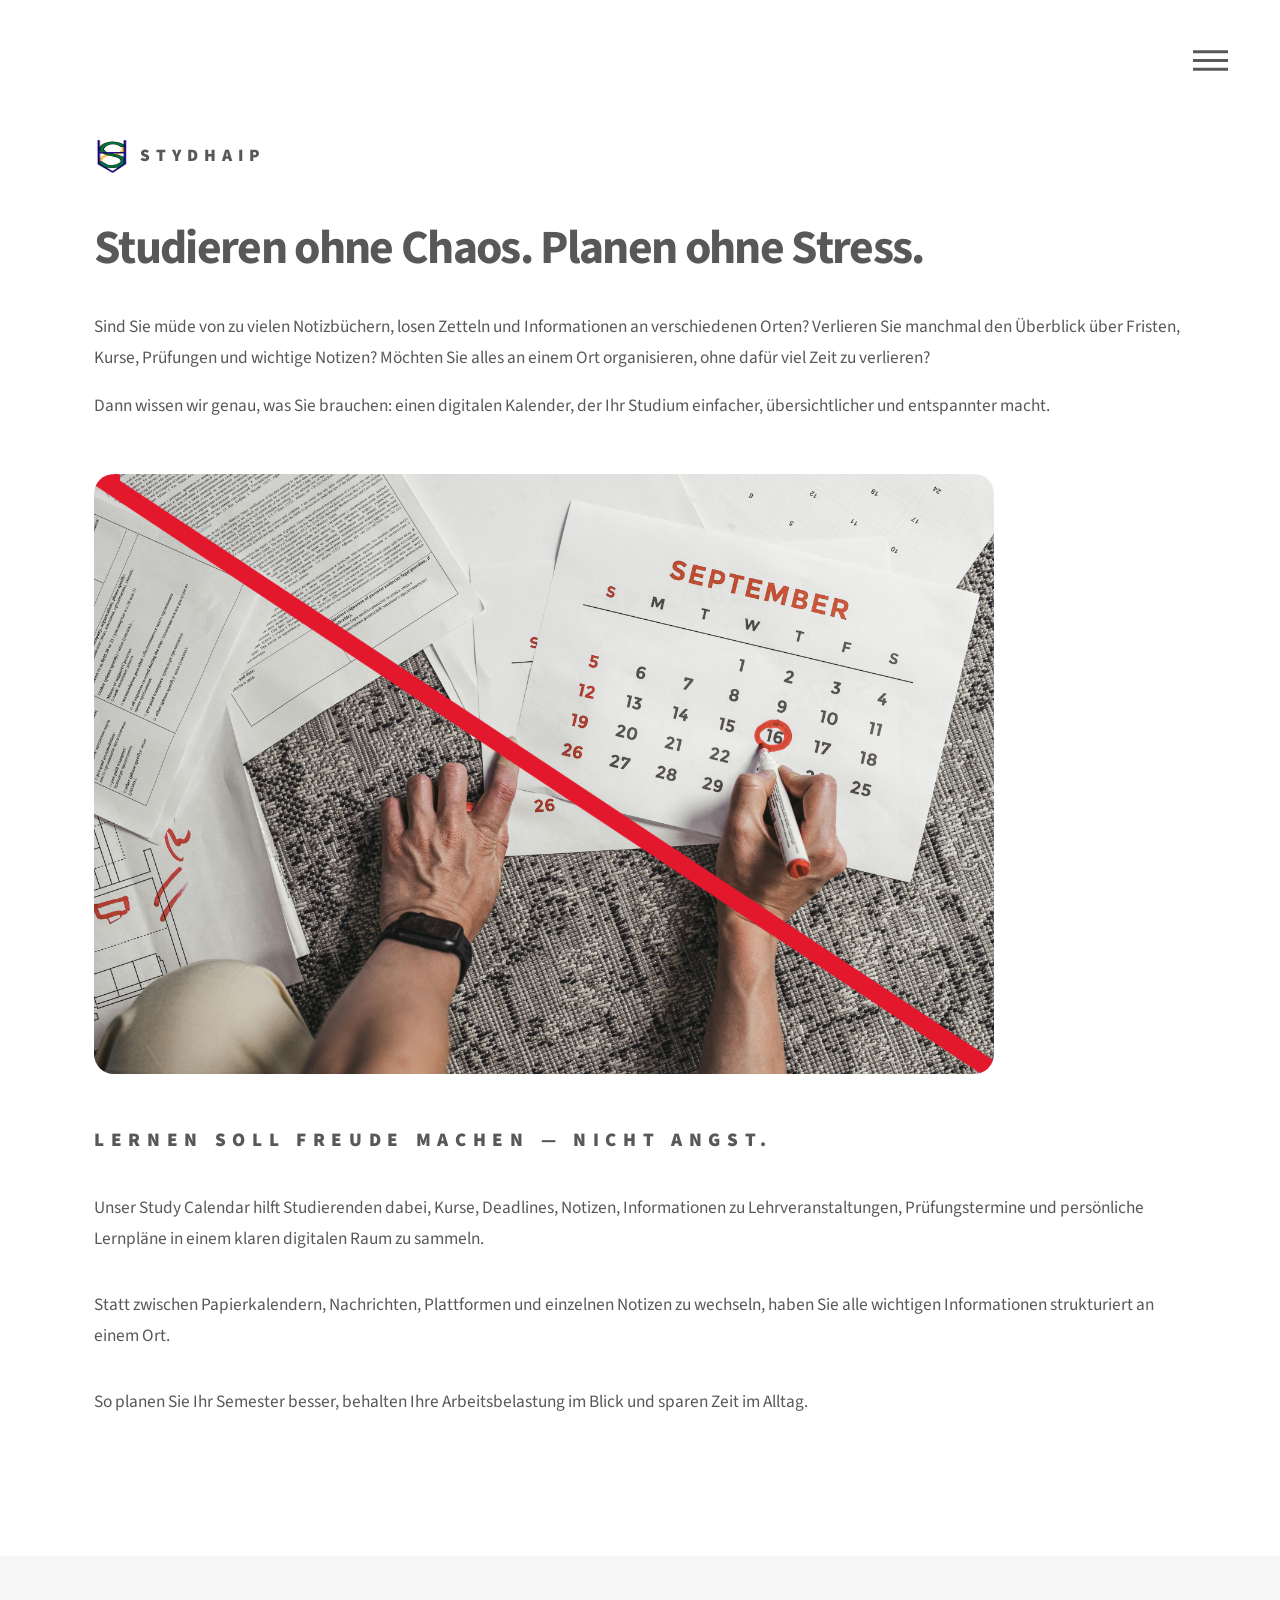
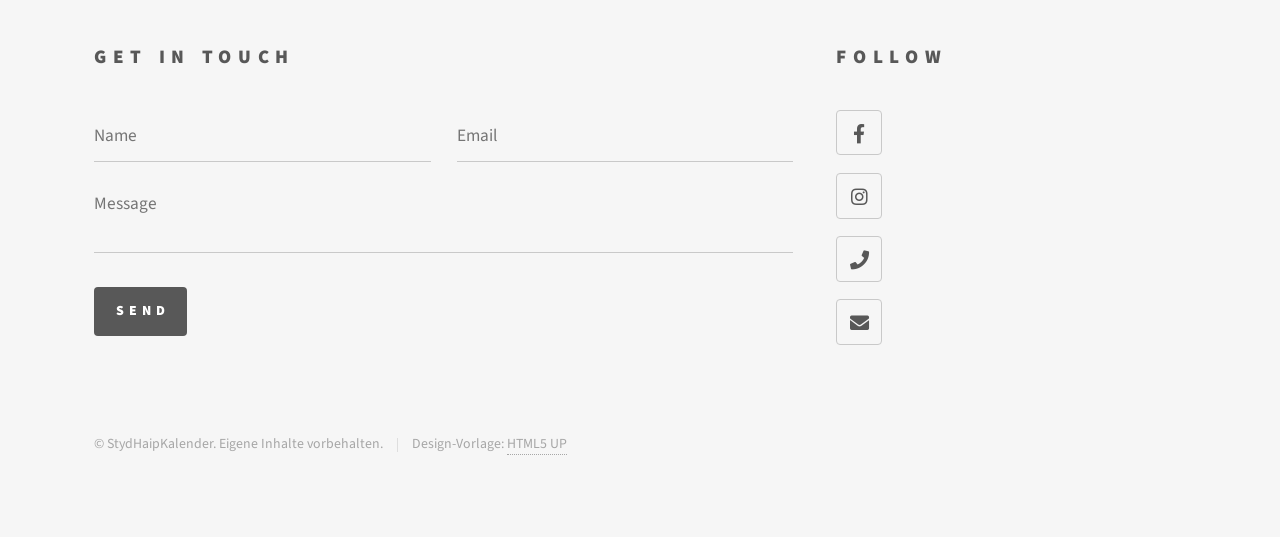
==== html5up-phantom/index.html @ 358b022b "Add files via upload" ====
﻿<!DOCTYPE HTML>
<!--
	Phantom by HTML5 UP
	html5up.net | @ajlkn
	Free for personal and commercial use under the CCA 3.0 license (html5up.net/license)
-->
<html>
	<head>
		<title>StydHaipKalender</title>
		<meta charset="utf-8" />
		<meta name="viewport" content="width=device-width, initial-scale=1, user-scalable=no" />
		<link rel="stylesheet" href="assets/css/main.css" />
		<noscript><link rel="stylesheet" href="assets/css/noscript.css" /></noscript>
	</head>
	<body class="is-preload">
		<!-- Wrapper -->
			<div id="wrapper">

				<!-- Header -->
					<header id="header">
						<div class="inner">

							<!-- Logo -->
								<a href="index.html" class="logo">
									<span class="symbol"><img src="images/logo.jpg" alt="" /></span><span class="title">StydHaip</span>
								</a>

							<!-- Nav -->
								<nav>
									<ul>
										<li><a href="#menu">Menu</a></li>
									</ul>
								</nav>

						</div>
					</header>

				<!-- Menu -->
					<nav id="menu">
						<h2>Menu</h2>
						<ul>
							<li><a href="index.html">Home</a></li>
							<li><a href="generic.html">Lizenz</a></li>
							<li><a href="privacy.html">Privacy</a></li>
							<li><a href="about.html">About us</a></li>
							<li><a href="elements.html">Preise</a></li>
						</ul>
					</nav>

				<!-- Main -->
					<div id="main">
						<div class="inner">
							<header>
								<h1>Studieren ohne Chaos. Planen ohne Stress.</h1>
								<p>
									Sind Sie müde von zu vielen Notizbüchern, losen Zetteln und Informationen an verschiedenen Orten?

									Verlieren Sie manchmal den Überblick über Fristen, Kurse, Prüfungen und wichtige Notizen?
									Möchten Sie alles an einem Ort organisieren, ohne dafür viel Zeit zu verlieren?
								</p>
								<p>
									Dann wissen wir genau, was Sie brauchen: einen digitalen Kalender, der Ihr Studium einfacher,
									übersichtlicher und entspannter macht.
								</p>
							</header>

							<section>
								<img src="images/my-calendar.jpg" alt="Durchgestrichener Papierkalender" class="main-image" />

								<h2>Lernen soll Freude machen — nicht Angst.</h2>

								<p>
									Unser Study Calendar hilft Studierenden dabei, Kurse, Deadlines, Notizen, Informationen zu Lehrveranstaltungen,
									Prüfungstermine und persönliche Lernpläne in einem klaren digitalen Raum zu sammeln.
								</p>

								<p>
									Statt zwischen Papierkalendern, Nachrichten, Plattformen und einzelnen Notizen zu wechseln,
									haben Sie alle wichtigen Informationen strukturiert an einem Ort.
								</p>

								<p>
									So planen Sie Ihr Semester besser, behalten Ihre Arbeitsbelastung im Blick und sparen Zeit im Alltag.
								</p>
							</section>
						</div>
					</div>

				<!-- Footer -->
					<footer id="footer">
						<div class="inner">
							<section>
								<h2>Get in touch</h2>
								<form method="post" action="#">
									<div class="fields">
										<div class="field half">
											<input type="text" name="name" id="name" placeholder="Name" />
										</div>
										<div class="field half">
											<input type="email" name="email" id="email" placeholder="Email" />
										</div>
										<div class="field">
											<textarea name="message" id="message" placeholder="Message"></textarea>
										</div>
									</div>
									<ul class="actions">
										<li><input type="submit" value="Send" class="primary" /></li>
									</ul>
								</form>
							</section>
							<section>
								<h2>Follow</h2>
								<ul class="icons">
									<li><a href="#" class="icon brands style2 fa-facebook-f"><span class="label">Facebook</span></a></li>
									<li><a href="#" class="icon brands style2 fa-instagram"><span class="label">Instagram</span></a></li>
									<li><a href="#" class="icon solid style2 fa-phone"><span class="label">Phone</span></a></li>
									<li><a href="#" class="icon solid style2 fa-envelope"><span class="label">Email</span></a></li>
								</ul>
							</section>
							<ul class="copyright">
								<li>&copy; StydHaipKalender. Eigene Inhalte vorbehalten.</li><li>Design-Vorlage: <a href="http://html5up.net">HTML5 UP</a></li>
							</ul>
						</div>
					</footer>

			</div>

		<!-- Scripts -->
			<script src="assets/js/jquery.min.js"></script>
			<script src="assets/js/browser.min.js"></script>
			<script src="assets/js/breakpoints.min.js"></script>
			<script src="assets/js/util.js"></script>
			<script src="assets/js/main.js"></script>

	</body>
</html>
---- html5up-phantom/assets/css/main.css ----
@import url(fontawesome-all.min.css);
@import url("https://fonts.googleapis.com/css?family=Source+Sans+Pro:300,700,900");

/*
	Phantom by HTML5 UP
	html5up.net | @ajlkn
	Free for personal and commercial use under the CCA 3.0 license (html5up.net/license)
*/

html, body, div, span, applet, object,
iframe, h1, h2, h3, h4, h5, h6, p, blockquote,
pre, a, abbr, acronym, address, big, cite,
code, del, dfn, em, img, ins, kbd, q, s, samp,
small, strike, strong, sub, sup, tt, var, b,
u, i, center, dl, dt, dd, ol, ul, li, fieldset,
form, label, legend, table, caption, tbody,
tfoot, thead, tr, th, td, article, aside,
canvas, details, embed, figure, figcaption,
footer, header, hgroup, menu, nav, output, ruby,
section, summary, time, mark, audio, video {
	margin: 0;
	padding: 0;
	border: 0;
	font-size: 100%;
	font: inherit;
	vertical-align: baseline;}

article, aside, details, figcaption, figure,
footer, header, hgroup, menu, nav, section {
	display: block;}

body {
	line-height: 1;
}

ol, ul {
	list-style: none;
}

blockquote, q {
	quotes: none;
}

	blockquote:before, blockquote:after, q:before, q:after {
		content: '';
		content: none;
	}

table {
	border-collapse: collapse;
	border-spacing: 0;
}

body {
	-webkit-text-size-adjust: none;
}

mark {
	background-color: transparent;
	color: inherit;
}

input::-moz-focus-inner {
	border: 0;
	padding: 0;
}

input, select, textarea {
	-moz-appearance: none;
	-webkit-appearance: none;
	-ms-appearance: none;
	appearance: none;
}

/* Basic */

	@-ms-viewport {
		width: device-width;
	}

	body {
		-ms-overflow-style: scrollbar;
	}

	@media screen and (max-width: 480px) {

		html, body {
			min-width: 320px;
		}

	}

	html {
		box-sizing: border-box;
	}

	*, *:before, *:after {
		box-sizing: inherit;
	}

	body {
		background: #ffffff;
	}

		body.is-preload *, body.is-preload *:before, body.is-preload *:after {
			-moz-animation: none !important;
			-webkit-animation: none !important;
			-ms-animation: none !important;
			animation: none !important;
			-moz-transition: none !important;
			-webkit-transition: none !important;
			-ms-transition: none !important;
			transition: none !important;
		}

/* Type */

body, input, select, textarea {
	color: #585858;
	font-family: "Source Sans Pro", Helvetica, sans-serif;
	font-size: 17pt;
	font-weight: 400;
	line-height: 1.8;
}

		@media screen and (max-width: 1680px) {

			body, input, select, textarea {
				font-size: 15pt;
			}

		}

		@media screen and (max-width: 1280px) {

			body, input, select, textarea {
				font-size: 13pt;
			}

		}

	a {
		-moz-transition: border-bottom-color 0.2s ease, color 0.2s ease;
		-webkit-transition: border-bottom-color 0.2s ease, color 0.2s ease;
		-ms-transition: border-bottom-color 0.2s ease, color 0.2s ease;
		transition: border-bottom-color 0.2s ease, color 0.2s ease;
		text-decoration: none;
		color: #585858;
		border-bottom: dotted 1px rgba(88, 88, 88, 0.5);
	}

		a:hover {
			border-bottom-color: transparent;
			color: #f2849e !important;
		}

	strong, b {
		font-weight: 900;
	}

	em, i {
		font-style: italic;
	}

	p {
		margin: 0 0 2em 0;
	}

	h1 {
		font-size: 2.75em;
		font-weight: 700;
		line-height: 1.3;
		margin: 0 0 1em 0;
		letter-spacing: -0.035em;
	}

		h1 a {
			color: inherit;
		}

		@media screen and (max-width: 736px) {

			h1 {
				font-size: 2em;
				margin: 0 0 1em 0;
			}

		}

		@media screen and (max-width: 360px) {

			h1 {
				font-size: 1.75em;
			}

		}

	h2, h3, h4, h5, h6 {
		font-weight: 900;
		line-height: 1.5;
		margin: 0 0 2em 0;
		text-transform: uppercase;
		letter-spacing: 0.35em;
	}

		h2 a, h3 a, h4 a, h5 a, h6 a {
			color: inherit;
		}

	h2 {
		font-size: 1.1em;
	}

	h3 {
		font-size: 1em;
	}

	h4 {
		font-size: 0.8em;
	}

	h5 {
		font-size: 0.8em;
	}

	h6 {
		font-size: 0.8em;
	}

	@media screen and (max-width: 980px) {

		h1 br, h2 br, h3 br, h4 br, h5 br, h6 br {
			display: none;
		}

	}

	@media screen and (max-width: 736px) {

		h2 {
			font-size: 1em;
		}

		h3 {
			font-size: 0.8em;
		}

	}

	sub {
		font-size: 0.8em;
		position: relative;
		top: 0.5em;
	}

	sup {
		font-size: 0.8em;
		position: relative;
		top: -0.5em;
	}

	blockquote {
		border-left: solid 4px #c9c9c9;
		font-style: italic;
		margin: 0 0 2em 0;
		padding: 0.5em 0 0.5em 2em;
	}

	code {
		background: rgba(144, 144, 144, 0.075);
		border-radius: 4px;
		border: solid 1px #c9c9c9;
		font-family: "Courier New", monospace;
		font-size: 0.9em;
		margin: 0 0.25em;
		padding: 0.25em 0.65em;
	}

	pre {
		-webkit-overflow-scrolling: touch;
		font-family: "Courier New", monospace;
		font-size: 0.9em;
		margin: 0 0 2em 0;
	}

		pre code {
			display: block;
			line-height: 1.75;
			padding: 1em 1.5em;
			overflow-x: auto;
		}

	hr {
		border: 0;
		border-bottom: solid 1px #c9c9c9;
		margin: 2em 0;
	}

		hr.major {
			margin: 3em 0;
		}

	.align-left {
		text-align: left;
	}

	.align-center {
		text-align: center;
	}

	.align-right {
		text-align: right;
	}

/* Row */

	.row {
		display: flex;
		flex-wrap: wrap;
		box-sizing: border-box;
		align-items: stretch;
	}

		.row > * {
			box-sizing: border-box;
		}

		.row.gtr-uniform > * > :last-child {
			margin-bottom: 0;
		}

		.row.aln-left {
			justify-content: flex-start;
		}

		.row.aln-center {
			justify-content: center;
		}

		.row.aln-right {
			justify-content: flex-end;
		}

		.row.aln-top {
			align-items: flex-start;
		}

		.row.aln-middle {
			align-items: center;
		}

		.row.aln-bottom {
			align-items: flex-end;
		}

		.row > .imp {
			order: -1;
		}

		.row > .col-1 {
			width: 8.33333%;
		}

		.row > .off-1 {
			margin-left: 8.33333%;
		}

		.row > .col-2 {
			width: 16.66667%;
		}

		.row > .off-2 {
			margin-left: 16.66667%;
		}

		.row > .col-3 {
			width: 25%;
		}

		.row > .off-3 {
			margin-left: 25%;
		}

		.row > .col-4 {
			width: 33.33333%;
		}

		.row > .off-4 {
			margin-left: 33.33333%;
		}

		.row > .col-5 {
			width: 41.66667%;
		}

		.row > .off-5 {
			margin-left: 41.66667%;
		}

		.row > .col-6 {
			width: 50%;
		}

		.row > .off-6 {
			margin-left: 50%;
		}

		.row > .col-7 {
			width: 58.33333%;
		}

		.row > .off-7 {
			margin-left: 58.33333%;
		}

		.row > .col-8 {
			width: 66.66667%;
		}

		.row > .off-8 {
			margin-left: 66.66667%;
		}

		.row > .col-9 {
			width: 75%;
		}

		.row > .off-9 {
			margin-left: 75%;
		}

		.row > .col-10 {
			width: 83.33333%;
		}

		.row > .off-10 {
			margin-left: 83.33333%;
		}

		.row > .col-11 {
			width: 91.66667%;
		}

		.row > .off-11 {
			margin-left: 91.66667%;
		}

		.row > .col-12 {
			width: 100%;
		}

		.row > .off-12 {
			margin-left: 100%;
		}

		.row.gtr-0 {
			margin-top: 0;
			margin-left: 0em;
		}

			.row.gtr-0 > * {
				padding: 0 0 0 0em;
			}

			.row.gtr-0.gtr-uniform {
				margin-top: 0em;
			}

				.row.gtr-0.gtr-uniform > * {
					padding-top: 0em;
				}

		.row.gtr-25 {
			margin-top: 0;
			margin-left: -0.5em;
		}

			.row.gtr-25 > * {
				padding: 0 0 0 0.5em;
			}

			.row.gtr-25.gtr-uniform {
				margin-top: -0.5em;
			}

				.row.gtr-25.gtr-uniform > * {
					padding-top: 0.5em;
				}

		.row.gtr-50 {
			margin-top: 0;
			margin-left: -1em;
		}

			.row.gtr-50 > * {
				padding: 0 0 0 1em;
			}

			.row.gtr-50.gtr-uniform {
				margin-top: -1em;
			}

				.row.gtr-50.gtr-uniform > * {
					padding-top: 1em;
				}

		.row {
			margin-top: 0;
			margin-left: -2em;
		}

			.row > * {
				padding: 0 0 0 2em;
			}

			.row.gtr-uniform {
				margin-top: -2em;
			}

				.row.gtr-uniform > * {
					padding-top: 2em;
				}

		.row.gtr-150 {
			margin-top: 0;
			margin-left: -3em;
		}

			.row.gtr-150 > * {
				padding: 0 0 0 3em;
			}

			.row.gtr-150.gtr-uniform {
				margin-top: -3em;
			}

				.row.gtr-150.gtr-uniform > * {
					padding-top: 3em;
				}

		.row.gtr-200 {
			margin-top: 0;
			margin-left: -4em;
		}

			.row.gtr-200 > * {
				padding: 0 0 0 4em;
			}

			.row.gtr-200.gtr-uniform {
				margin-top: -4em;
			}

				.row.gtr-200.gtr-uniform > * {
					padding-top: 4em;
				}

		@media screen and (max-width: 1680px) {

			.row {
				display: flex;
				flex-wrap: wrap;
				box-sizing: border-box;
				align-items: stretch;
			}

				.row > * {
					box-sizing: border-box;
				}

				.row.gtr-uniform > * > :last-child {
					margin-bottom: 0;
				}

				.row.aln-left {
					justify-content: flex-start;
				}

				.row.aln-center {
					justify-content: center;
				}

				.row.aln-right {
					justify-content: flex-end;
				}

				.row.aln-top {
					align-items: flex-start;
				}

				.row.aln-middle {
					align-items: center;
				}

				.row.aln-bottom {
					align-items: flex-end;
				}

				.row > .imp-xlarge {
					order: -1;
				}

				.row > .col-1-xlarge {
					width: 8.33333%;
				}

				.row > .off-1-xlarge {
					margin-left: 8.33333%;
				}

				.row > .col-2-xlarge {
					width: 16.66667%;
				}

				.row > .off-2-xlarge {
					margin-left: 16.66667%;
				}

				.row > .col-3-xlarge {
					width: 25%;
				}

				.row > .off-3-xlarge {
					margin-left: 25%;
				}

				.row > .col-4-xlarge {
					width: 33.33333%;
				}

				.row > .off-4-xlarge {
					margin-left: 33.33333%;
				}

				.row > .col-5-xlarge {
					width: 41.66667%;
				}

				.row > .off-5-xlarge {
					margin-left: 41.66667%;
				}

				.row > .col-6-xlarge {
					width: 50%;
				}

				.row > .off-6-xlarge {
					margin-left: 50%;
				}

				.row > .col-7-xlarge {
					width: 58.33333%;
				}

				.row > .off-7-xlarge {
					margin-left: 58.33333%;
				}

				.row > .col-8-xlarge {
					width: 66.66667%;
				}

				.row > .off-8-xlarge {
					margin-left: 66.66667%;
				}

				.row > .col-9-xlarge {
					width: 75%;
				}

				.row > .off-9-xlarge {
					margin-left: 75%;
				}

				.row > .col-10-xlarge {
					width: 83.33333%;
				}

				.row > .off-10-xlarge {
					margin-left: 83.33333%;
				}

				.row > .col-11-xlarge {
					width: 91.66667%;
				}

				.row > .off-11-xlarge {
					margin-left: 91.66667%;
				}

				.row > .col-12-xlarge {
					width: 100%;
				}

				.row > .off-12-xlarge {
					margin-left: 100%;
				}

				.row.gtr-0 {
					margin-top: 0;
					margin-left: 0em;
				}

					.row.gtr-0 > * {
						padding: 0 0 0 0em;
					}

					.row.gtr-0.gtr-uniform {
						margin-top: 0em;
					}

						.row.gtr-0.gtr-uniform > * {
							padding-top: 0em;
						}

				.row.gtr-25 {
					margin-top: 0;
					margin-left: -0.5em;
				}

					.row.gtr-25 > * {
						padding: 0 0 0 0.5em;
					}

					.row.gtr-25.gtr-uniform {
						margin-top: -0.5em;
					}

						.row.gtr-25.gtr-uniform > * {
							padding-top: 0.5em;
						}

				.row.gtr-50 {
					margin-top: 0;
					margin-left: -1em;
				}

					.row.gtr-50 > * {
						padding: 0 0 0 1em;
					}

					.row.gtr-50.gtr-uniform {
						margin-top: -1em;
					}

						.row.gtr-50.gtr-uniform > * {
							padding-top: 1em;
						}

				.row {
					margin-top: 0;
					margin-left: -2em;
				}

					.row > * {
						padding: 0 0 0 2em;
					}

					.row.gtr-uniform {
						margin-top: -2em;
					}

						.row.gtr-uniform > * {
							padding-top: 2em;
						}

				.row.gtr-150 {
					margin-top: 0;
					margin-left: -3em;
				}

					.row.gtr-150 > * {
						padding: 0 0 0 3em;
					}

					.row.gtr-150.gtr-uniform {
						margin-top: -3em;
					}

						.row.gtr-150.gtr-uniform > * {
							padding-top: 3em;
						}

				.row.gtr-200 {
					margin-top: 0;
					margin-left: -4em;
				}

					.row.gtr-200 > * {
						padding: 0 0 0 4em;
					}

					.row.gtr-200.gtr-uniform {
						margin-top: -4em;
					}

						.row.gtr-200.gtr-uniform > * {
							padding-top: 4em;
						}

		}

		@media screen and (max-width: 1280px) {

			.row {
				display: flex;
				flex-wrap: wrap;
				box-sizing: border-box;
				align-items: stretch;
			}

				.row > * {
					box-sizing: border-box;
				}

				.row.gtr-uniform > * > :last-child {
					margin-bottom: 0;
				}

				.row.aln-left {
					justify-content: flex-start;
				}

				.row.aln-center {
					justify-content: center;
				}

				.row.aln-right {
					justify-content: flex-end;
				}

				.row.aln-top {
					align-items: flex-start;
				}

				.row.aln-middle {
					align-items: center;
				}

				.row.aln-bottom {
					align-items: flex-end;
				}

				.row > .imp-large {
					order: -1;
				}

				.row > .col-1-large {
					width: 8.33333%;
				}

				.row > .off-1-large {
					margin-left: 8.33333%;
				}

				.row > .col-2-large {
					width: 16.66667%;
				}

				.row > .off-2-large {
					margin-left: 16.66667%;
				}

				.row > .col-3-large {
					width: 25%;
				}

				.row > .off-3-large {
					margin-left: 25%;
				}

				.row > .col-4-large {
					width: 33.33333%;
				}

				.row > .off-4-large {
					margin-left: 33.33333%;
				}

				.row > .col-5-large {
					width: 41.66667%;
				}

				.row > .off-5-large {
					margin-left: 41.66667%;
				}

				.row > .col-6-large {
					width: 50%;
				}

				.row > .off-6-large {
					margin-left: 50%;
				}

				.row > .col-7-large {
					width: 58.33333%;
				}

				.row > .off-7-large {
					margin-left: 58.33333%;
				}

				.row > .col-8-large {
					width: 66.66667%;
				}

				.row > .off-8-large {
					margin-left: 66.66667%;
				}

				.row > .col-9-large {
					width: 75%;
				}

				.row > .off-9-large {
					margin-left: 75%;
				}

				.row > .col-10-large {
					width: 83.33333%;
				}

				.row > .off-10-large {
					margin-left: 83.33333%;
				}

				.row > .col-11-large {
					width: 91.66667%;
				}

				.row > .off-11-large {
					margin-left: 91.66667%;
				}

				.row > .col-12-large {
					width: 100%;
				}

				.row > .off-12-large {
					margin-left: 100%;
				}

				.row.gtr-0 {
					margin-top: 0;
					margin-left: 0em;
				}

					.row.gtr-0 > * {
						padding: 0 0 0 0em;
					}

					.row.gtr-0.gtr-uniform {
						margin-top: 0em;
					}

						.row.gtr-0.gtr-uniform > * {
							padding-top: 0em;
						}

				.row.gtr-25 {
					margin-top: 0;
					margin-left: -0.5em;
				}

					.row.gtr-25 > * {
						padding: 0 0 0 0.5em;
					}

					.row.gtr-25.gtr-uniform {
						margin-top: -0.5em;
					}

						.row.gtr-25.gtr-uniform > * {
							padding-top: 0.5em;
						}

				.row.gtr-50 {
					margin-top: 0;
					margin-left: -1em;
				}

					.row.gtr-50 > * {
						padding: 0 0 0 1em;
					}

					.row.gtr-50.gtr-uniform {
						margin-top: -1em;
					}

						.row.gtr-50.gtr-uniform > * {
							padding-top: 1em;
						}

				.row {
					margin-top: 0;
					margin-left: -2em;
				}

					.row > * {
						padding: 0 0 0 2em;
					}

					.row.gtr-uniform {
						margin-top: -2em;
					}

						.row.gtr-uniform > * {
							padding-top: 2em;
						}

				.row.gtr-150 {
					margin-top: 0;
					margin-left: -3em;
				}

					.row.gtr-150 > * {
						padding: 0 0 0 3em;
					}

					.row.gtr-150.gtr-uniform {
						margin-top: -3em;
					}

						.row.gtr-150.gtr-uniform > * {
							padding-top: 3em;
						}

				.row.gtr-200 {
					margin-top: 0;
					margin-left: -4em;
				}

					.row.gtr-200 > * {
						padding: 0 0 0 4em;
					}

					.row.gtr-200.gtr-uniform {
						margin-top: -4em;
					}

						.row.gtr-200.gtr-uniform > * {
							padding-top: 4em;
						}

		}

		@media screen and (max-width: 980px) {

			.row {
				display: flex;
				flex-wrap: wrap;
				box-sizing: border-box;
				align-items: stretch;
			}

				.row > * {
					box-sizing: border-box;
				}

				.row.gtr-uniform > * > :last-child {
					margin-bottom: 0;
				}

				.row.aln-left {
					justify-content: flex-start;
				}

				.row.aln-center {
					justify-content: center;
				}

				.row.aln-right {
					justify-content: flex-end;
				}

				.row.aln-top {
					align-items: flex-start;
				}

				.row.aln-middle {
					align-items: center;
				}

				.row.aln-bottom {
					align-items: flex-end;
				}

				.row > .imp-medium {
					order: -1;
				}

				.row > .col-1-medium {
					width: 8.33333%;
				}

				.row > .off-1-medium {
					margin-left: 8.33333%;
				}

				.row > .col-2-medium {
					width: 16.66667%;
				}

				.row > .off-2-medium {
					margin-left: 16.66667%;
				}

				.row > .col-3-medium {
					width: 25%;
				}

				.row > .off-3-medium {
					margin-left: 25%;
				}

				.row > .col-4-medium {
					width: 33.33333%;
				}

				.row > .off-4-medium {
					margin-left: 33.33333%;
				}

				.row > .col-5-medium {
					width: 41.66667%;
				}

				.row > .off-5-medium {
					margin-left: 41.66667%;
				}

				.row > .col-6-medium {
					width: 50%;
				}

				.row > .off-6-medium {
					margin-left: 50%;
				}

				.row > .col-7-medium {
					width: 58.33333%;
				}

				.row > .off-7-medium {
					margin-left: 58.33333%;
				}

				.row > .col-8-medium {
					width: 66.66667%;
				}

				.row > .off-8-medium {
					margin-left: 66.66667%;
				}

				.row > .col-9-medium {
					width: 75%;
				}

				.row > .off-9-medium {
					margin-left: 75%;
				}

				.row > .col-10-medium {
					width: 83.33333%;
				}

				.row > .off-10-medium {
					margin-left: 83.33333%;
				}

				.row > .col-11-medium {
					width: 91.66667%;
				}

				.row > .off-11-medium {
					margin-left: 91.66667%;
				}

				.row > .col-12-medium {
					width: 100%;
				}

				.row > .off-12-medium {
					margin-left: 100%;
				}

				.row.gtr-0 {
					margin-top: 0;
					margin-left: 0em;
				}

					.row.gtr-0 > * {
						padding: 0 0 0 0em;
					}

					.row.gtr-0.gtr-uniform {
						margin-top: 0em;
					}

						.row.gtr-0.gtr-uniform > * {
							padding-top: 0em;
						}

				.row.gtr-25 {
					margin-top: 0;
					margin-left: -0.375em;
				}

					.row.gtr-25 > * {
						padding: 0 0 0 0.375em;
					}

					.row.gtr-25.gtr-uniform {
						margin-top: -0.375em;
					}

						.row.gtr-25.gtr-uniform > * {
							padding-top: 0.375em;
						}

				.row.gtr-50 {
					margin-top: 0;
					margin-left: -0.75em;
				}

					.row.gtr-50 > * {
						padding: 0 0 0 0.75em;
					}

					.row.gtr-50.gtr-uniform {
						margin-top: -0.75em;
					}

						.row.gtr-50.gtr-uniform > * {
							padding-top: 0.75em;
						}

				.row {
					margin-top: 0;
					margin-left: -1.5em;
				}

					.row > * {
						padding: 0 0 0 1.5em;
					}

					.row.gtr-uniform {
						margin-top: -1.5em;
					}

						.row.gtr-uniform > * {
							padding-top: 1.5em;
						}

				.row.gtr-150 {
					margin-top: 0;
					margin-left: -2.25em;
				}

					.row.gtr-150 > * {
						padding: 0 0 0 2.25em;
					}

					.row.gtr-150.gtr-uniform {
						margin-top: -2.25em;
					}

						.row.gtr-150.gtr-uniform > * {
							padding-top: 2.25em;
						}

				.row.gtr-200 {
					margin-top: 0;
					margin-left: -3em;
				}

					.row.gtr-200 > * {
						padding: 0 0 0 3em;
					}

					.row.gtr-200.gtr-uniform {
						margin-top: -3em;
					}

						.row.gtr-200.gtr-uniform > * {
							padding-top: 3em;
						}

		}

		@media screen and (max-width: 736px) {

			.row {
				display: flex;
				flex-wrap: wrap;
				box-sizing: border-box;
				align-items: stretch;
			}

				.row > * {
					box-sizing: border-box;
				}

				.row.gtr-uniform > * > :last-child {
					margin-bottom: 0;
				}

				.row.aln-left {
					justify-content: flex-start;
				}

				.row.aln-center {
					justify-content: center;
				}

				.row.aln-right {
					justify-content: flex-end;
				}

				.row.aln-top {
					align-items: flex-start;
				}

				.row.aln-middle {
					align-items: center;
				}

				.row.aln-bottom {
					align-items: flex-end;
				}

				.row > .imp-small {
					order: -1;
				}

				.row > .col-1-small {
					width: 8.33333%;
				}

				.row > .off-1-small {
					margin-left: 8.33333%;
				}

				.row > .col-2-small {
					width: 16.66667%;
				}

				.row > .off-2-small {
					margin-left: 16.66667%;
				}

				.row > .col-3-small {
					width: 25%;
				}

				.row > .off-3-small {
					margin-left: 25%;
				}

				.row > .col-4-small {
					width: 33.33333%;
				}

				.row > .off-4-small {
					margin-left: 33.33333%;
				}

				.row > .col-5-small {
					width: 41.66667%;
				}

				.row > .off-5-small {
					margin-left: 41.66667%;
				}

				.row > .col-6-small {
					width: 50%;
				}

				.row > .off-6-small {
					margin-left: 50%;
				}

				.row > .col-7-small {
					width: 58.33333%;
				}

				.row > .off-7-small {
					margin-left: 58.33333%;
				}

				.row > .col-8-small {
					width: 66.66667%;
				}

				.row > .off-8-small {
					margin-left: 66.66667%;
				}

				.row > .col-9-small {
					width: 75%;
				}

				.row > .off-9-small {
					margin-left: 75%;
				}

				.row > .col-10-small {
					width: 83.33333%;
				}

				.row > .off-10-small {
					margin-left: 83.33333%;
				}

				.row > .col-11-small {
					width: 91.66667%;
				}

				.row > .off-11-small {
					margin-left: 91.66667%;
				}

				.row > .col-12-small {
					width: 100%;
				}

				.row > .off-12-small {
					margin-left: 100%;
				}

				.row.gtr-0 {
					margin-top: 0;
					margin-left: 0em;
				}

					.row.gtr-0 > * {
						padding: 0 0 0 0em;
					}

					.row.gtr-0.gtr-uniform {
						margin-top: 0em;
					}

						.row.gtr-0.gtr-uniform > * {
							padding-top: 0em;
						}

				.row.gtr-25 {
					margin-top: 0;
					margin-left: -0.25em;
				}

					.row.gtr-25 > * {
						padding: 0 0 0 0.25em;
					}

					.row.gtr-25.gtr-uniform {
						margin-top: -0.25em;
					}

						.row.gtr-25.gtr-uniform > * {
							padding-top: 0.25em;
						}

				.row.gtr-50 {
					margin-top: 0;
					margin-left: -0.5em;
				}

					.row.gtr-50 > * {
						padding: 0 0 0 0.5em;
					}

					.row.gtr-50.gtr-uniform {
						margin-top: -0.5em;
					}

						.row.gtr-50.gtr-uniform > * {
							padding-top: 0.5em;
						}

				.row {
					margin-top: 0;
					margin-left: -1em;
				}

					.row > * {
						padding: 0 0 0 1em;
					}

					.row.gtr-uniform {
						margin-top: -1em;
					}

						.row.gtr-uniform > * {
							padding-top: 1em;
						}

				.row.gtr-150 {
					margin-top: 0;
					margin-left: -1.5em;
				}

					.row.gtr-150 > * {
						padding: 0 0 0 1.5em;
					}

					.row.gtr-150.gtr-uniform {
						margin-top: -1.5em;
					}

						.row.gtr-150.gtr-uniform > * {
							padding-top: 1.5em;
						}

				.row.gtr-200 {
					margin-top: 0;
					margin-left: -2em;
				}

					.row.gtr-200 > * {
						padding: 0 0 0 2em;
					}

					.row.gtr-200.gtr-uniform {
						margin-top: -2em;
					}

						.row.gtr-200.gtr-uniform > * {
							padding-top: 2em;
						}

		}

		@media screen and (max-width: 480px) {

			.row {
				display: flex;
				flex-wrap: wrap;
				box-sizing: border-box;
				align-items: stretch;
			}

				.row > * {
					box-sizing: border-box;
				}

				.row.gtr-uniform > * > :last-child {
					margin-bottom: 0;
				}

				.row.aln-left {
					justify-content: flex-start;
				}

				.row.aln-center {
					justify-content: center;
				}

				.row.aln-right {
					justify-content: flex-end;
				}

				.row.aln-top {
					align-items: flex-start;
				}

				.row.aln-middle {
					align-items: center;
				}

				.row.aln-bottom {
					align-items: flex-end;
				}

				.row > .imp-xsmall {
					order: -1;
				}

				.row > .col-1-xsmall {
					width: 8.33333%;
				}

				.row > .off-1-xsmall {
					margin-left: 8.33333%;
				}

				.row > .col-2-xsmall {
					width: 16.66667%;
				}

				.row > .off-2-xsmall {
					margin-left: 16.66667%;
				}

				.row > .col-3-xsmall {
					width: 25%;
				}

				.row > .off-3-xsmall {
					margin-left: 25%;
				}

				.row > .col-4-xsmall {
					width: 33.33333%;
				}

				.row > .off-4-xsmall {
					margin-left: 33.33333%;
				}

				.row > .col-5-xsmall {
					width: 41.66667%;
				}

				.row > .off-5-xsmall {
					margin-left: 41.66667%;
				}

				.row > .col-6-xsmall {
					width: 50%;
				}

				.row > .off-6-xsmall {
					margin-left: 50%;
				}

				.row > .col-7-xsmall {
					width: 58.33333%;
				}

				.row > .off-7-xsmall {
					margin-left: 58.33333%;
				}

				.row > .col-8-xsmall {
					width: 66.66667%;
				}

				.row > .off-8-xsmall {
					margin-left: 66.66667%;
				}

				.row > .col-9-xsmall {
					width: 75%;
				}

				.row > .off-9-xsmall {
					margin-left: 75%;
				}

				.row > .col-10-xsmall {
					width: 83.33333%;
				}

				.row > .off-10-xsmall {
					margin-left: 83.33333%;
				}

				.row > .col-11-xsmall {
					width: 91.66667%;
				}

				.row > .off-11-xsmall {
					margin-left: 91.66667%;
				}

				.row > .col-12-xsmall {
					width: 100%;
				}

				.row > .off-12-xsmall {
					margin-left: 100%;
				}

				.row.gtr-0 {
					margin-top: 0;
					margin-left: 0em;
				}

					.row.gtr-0 > * {
						padding: 0 0 0 0em;
					}

					.row.gtr-0.gtr-uniform {
						margin-top: 0em;
					}

						.row.gtr-0.gtr-uniform > * {
							padding-top: 0em;
						}

				.row.gtr-25 {
					margin-top: 0;
					margin-left: -0.25em;
				}

					.row.gtr-25 > * {
						padding: 0 0 0 0.25em;
					}

					.row.gtr-25.gtr-uniform {
						margin-top: -0.25em;
					}

						.row.gtr-25.gtr-uniform > * {
							padding-top: 0.25em;
						}

				.row.gtr-50 {
					margin-top: 0;
					margin-left: -0.5em;
				}

					.row.gtr-50 > * {
						padding: 0 0 0 0.5em;
					}

					.row.gtr-50.gtr-uniform {
						margin-top: -0.5em;
					}

						.row.gtr-50.gtr-uniform > * {
							padding-top: 0.5em;
						}

				.row {
					margin-top: 0;
					margin-left: -1em;
				}

					.row > * {
						padding: 0 0 0 1em;
					}

					.row.gtr-uniform {
						margin-top: -1em;
					}

						.row.gtr-uniform > * {
							padding-top: 1em;
						}

				.row.gtr-150 {
					margin-top: 0;
					margin-left: -1.5em;
				}

					.row.gtr-150 > * {
						padding: 0 0 0 1.5em;
					}

					.row.gtr-150.gtr-uniform {
						margin-top: -1.5em;
					}

						.row.gtr-150.gtr-uniform > * {
							padding-top: 1.5em;
						}

				.row.gtr-200 {
					margin-top: 0;
					margin-left: -2em;
				}

					.row.gtr-200 > * {
						padding: 0 0 0 2em;
					}

					.row.gtr-200.gtr-uniform {
						margin-top: -2em;
					}

						.row.gtr-200.gtr-uniform > * {
							padding-top: 2em;
						}

		}

/* Section/Article */

	section.special, article.special {
		text-align: center;
	}

	header p {
		margin-top: -1em;
	}

	@media screen and (max-width: 736px) {

		header p {
			margin-top: 0;
		}

	}

/* Icon */

	.icon {
		text-decoration: none;
		border-bottom: none;
		position: relative;
	}

		.icon:before {
			-moz-osx-font-smoothing: grayscale;
			-webkit-font-smoothing: antialiased;
			display: inline-block;
			font-style: normal;
			font-variant: normal;
			text-rendering: auto;
			line-height: 1;
			text-transform: none !important;
			font-family: 'Font Awesome 5 Free';
			font-weight: 400;
		}

		.icon > .label {
			display: none;
		}

		.icon:before {
			line-height: inherit;
		}

		.icon.solid:before {
			font-weight: 900;
		}

		.icon.brands:before {
			font-family: 'Font Awesome 5 Brands';
		}

		.icon.style2 {
			-moz-transition: background-color 0.2s ease-in-out, color 0.2s ease-in-out, border-color 0.2s ease-in-out;
			-webkit-transition: background-color 0.2s ease-in-out, color 0.2s ease-in-out, border-color 0.2s ease-in-out;
			-ms-transition: background-color 0.2s ease-in-out, color 0.2s ease-in-out, border-color 0.2s ease-in-out;
			transition: background-color 0.2s ease-in-out, color 0.2s ease-in-out, border-color 0.2s ease-in-out;
			background-color: transparent;
			border: solid 1px #c9c9c9;
			border-radius: 4px;
			width: 2.65em;
			height: 2.65em;
			display: inline-block;
			text-align: center;
			line-height: 2.65em;
			color: inherit;
		}

			.icon.style2:before {
				font-size: 1.1em;
			}

			.icon.style2:hover {
				color: #f2849e;
				border-color: #f2849e;
			}

			.icon.style2:active {
				background-color: rgba(242, 132, 158, 0.1);
			}

/* List */

	ol {
		list-style: decimal;
		margin: 0 0 2em 0;
		padding-left: 1.25em;
	}

		ol li {
			padding-left: 0.25em;
		}

	ul {
		list-style: disc;
		margin: 0 0 2em 0;
		padding-left: 1em;
	}

		ul li {
			padding-left: 0.5em;
		}

		ul.alt {
			list-style: none;
			padding-left: 0;
		}

			ul.alt li {
				border-top: solid 1px #c9c9c9;
				padding: 0.5em 0;
			}

				ul.alt li:first-child {
					border-top: 0;
					padding-top: 0;
				}

	dl {
		margin: 0 0 2em 0;
	}

		dl dt {
			display: block;
			font-weight: 900;
			margin: 0 0 1em 0;
		}

		dl dd {
			margin-left: 2em;
		}

/* Actions */

	ul.actions {
		display: -moz-flex;
		display: -webkit-flex;
		display: -ms-flex;
		display: flex;
		cursor: default;
		list-style: none;
		margin-left: -1em;
		padding-left: 0;
	}

		ul.actions li {
			padding: 0 0 0 1em;
			vertical-align: middle;
		}

		ul.actions.special {
			-moz-justify-content: center;
			-webkit-justify-content: center;
			-ms-justify-content: center;
			justify-content: center;
			width: 100%;
			margin-left: 0;
		}

			ul.actions.special li:first-child {
				padding-left: 0;
			}

		ul.actions.stacked {
			-moz-flex-direction: column;
			-webkit-flex-direction: column;
			-ms-flex-direction: column;
			flex-direction: column;
			margin-left: 0;
		}

			ul.actions.stacked li {
				padding: 1.3em 0 0 0;
			}

				ul.actions.stacked li:first-child {
					padding-top: 0;
				}

		ul.actions.fit {
			width: calc(100% + 1em);
		}

			ul.actions.fit li {
				-moz-flex-grow: 1;
				-webkit-flex-grow: 1;
				-ms-flex-grow: 1;
				flex-grow: 1;
				-moz-flex-shrink: 1;
				-webkit-flex-shrink: 1;
				-ms-flex-shrink: 1;
				flex-shrink: 1;
				width: 100%;
			}

				ul.actions.fit li > * {
					width: 100%;
				}

			ul.actions.fit.stacked {
				width: 100%;
			}

		@media screen and (max-width: 480px) {

			ul.actions:not(.fixed) {
				-moz-flex-direction: column;
				-webkit-flex-direction: column;
				-ms-flex-direction: column;
				flex-direction: column;
				margin-left: 0;
				width: 100% !important;
			}

				ul.actions:not(.fixed) li {
					-moz-flex-grow: 1;
					-webkit-flex-grow: 1;
					-ms-flex-grow: 1;
					flex-grow: 1;
					-moz-flex-shrink: 1;
					-webkit-flex-shrink: 1;
					-ms-flex-shrink: 1;
					flex-shrink: 1;
					padding: 1em 0 0 0;
					text-align: center;
					width: 100%;
				}

					ul.actions:not(.fixed) li > * {
						width: 100%;
					}

					ul.actions:not(.fixed) li:first-child {
						padding-top: 0;
					}

					ul.actions:not(.fixed) li input[type="submit"],
					ul.actions:not(.fixed) li input[type="reset"],
					ul.actions:not(.fixed) li input[type="button"],
					ul.actions:not(.fixed) li button,
					ul.actions:not(.fixed) li .button {
						width: 100%;
					}

						ul.actions:not(.fixed) li input[type="submit"].icon:before,
						ul.actions:not(.fixed) li input[type="reset"].icon:before,
						ul.actions:not(.fixed) li input[type="button"].icon:before,
						ul.actions:not(.fixed) li button.icon:before,
						ul.actions:not(.fixed) li .button.icon:before {
							margin-left: -0.5rem;
						}

		}

/* Icons */

ul.icons {
	cursor: default;
	list-style: none;
	padding-left: 0;
	margin: 0 0 2em 0;
}

	ul.icons li {
		display: block;
		padding: 0 0 1em 0;
	}

/* Form */

	form {
		margin: 0 0 2em 0;
		overflow-x: hidden;
	}

		form > :last-child {
			margin-bottom: 0;
		}

		form > .fields {
			display: -moz-flex;
			display: -webkit-flex;
			display: -ms-flex;
			display: flex;
			-moz-flex-wrap: wrap;
			-webkit-flex-wrap: wrap;
			-ms-flex-wrap: wrap;
			flex-wrap: wrap;
			width: calc(100% + 3em);
			margin: -1.5em 0 2em -1.5em;
		}

			form > .fields > .field {
				-moz-flex-grow: 0;
				-webkit-flex-grow: 0;
				-ms-flex-grow: 0;
				flex-grow: 0;
				-moz-flex-shrink: 0;
				-webkit-flex-shrink: 0;
				-ms-flex-shrink: 0;
				flex-shrink: 0;
				padding: 1.5em 0 0 1.5em;
				width: calc(100% - 1.5em);
			}

				form > .fields > .field.half {
					width: calc(50% - 0.75em);
				}

				form > .fields > .field.third {
					width: calc(100%/3 - 0.5em);
				}

				form > .fields > .field.quarter {
					width: calc(25% - 0.375em);
				}

		@media screen and (max-width: 480px) {

			form > .fields {
				width: calc(100% + 3em);
				margin: -1.5em 0 2em -1.5em;
			}

				form > .fields > .field {
					padding: 1.5em 0 0 1.5em;
					width: calc(100% - 1.5em);
				}

					form > .fields > .field.half {
						width: calc(100% - 1.5em);
					}

					form > .fields > .field.third {
						width: calc(100% - 1.5em);
					}

					form > .fields > .field.quarter {
						width: calc(100% - 1.5em);
					}

		}

	label {
		display: block;
		font-size: 0.9em;
		font-weight: 900;
		margin: 0 0 1em 0;
	}

	input[type="text"],
	input[type="password"],
	input[type="email"],
	input[type="tel"],
	select,
	textarea {
		-moz-appearance: none;
		-webkit-appearance: none;
		-ms-appearance: none;
		appearance: none;
		background-color: transparent;
		border: none;
		border-radius: 0;
		border-bottom: solid 1px #c9c9c9;
		color: inherit;
		display: block;
		outline: 0;
		padding: 0;
		text-decoration: none;
		width: 100%;
	}

		input[type="text"]:invalid,
		input[type="password"]:invalid,
		input[type="email"]:invalid,
		input[type="tel"]:invalid,
		select:invalid,
		textarea:invalid {
			box-shadow: none;
		}

		input[type="text"]:focus,
		input[type="password"]:focus,
		input[type="email"]:focus,
		input[type="tel"]:focus,
		select:focus,
		textarea:focus {
			border-bottom-color: #f2849e;
			box-shadow: inset 0 -1px 0 0 #f2849e;
		}

	select {
		background-image: url("data:image/svg+xml;charset=utf8,%3Csvg xmlns='http://www.w3.org/2000/svg' width='40' height='40' preserveAspectRatio='none' viewBox='0 0 40 40'%3E%3Cpath d='M9.4,12.3l10.4,10.4l10.4-10.4c0.2-0.2,0.5-0.4,0.9-0.4c0.3,0,0.6,0.1,0.9,0.4l3.3,3.3c0.2,0.2,0.4,0.5,0.4,0.9 c0,0.4-0.1,0.6-0.4,0.9L20.7,31.9c-0.2,0.2-0.5,0.4-0.9,0.4c-0.3,0-0.6-0.1-0.9-0.4L4.3,17.3c-0.2-0.2-0.4-0.5-0.4-0.9 c0-0.4,0.1-0.6,0.4-0.9l3.3-3.3c0.2-0.2,0.5-0.4,0.9-0.4S9.1,12.1,9.4,12.3z' fill='%23c9c9c9' /%3E%3C/svg%3E");
		background-size: 1.25rem;
		background-repeat: no-repeat;
		background-position: calc(100% - 1rem) center;
		height: 3em;
		padding-right: 3em;
		text-overflow: ellipsis;
	}

		select option {
			background: #ffffff;
		}

		select:focus::-ms-value {
			background-color: transparent;
		}

		select::-ms-expand {
			display: none;
		}

	input[type="text"],
	input[type="password"],
	input[type="email"],
	select {
		height: 3em;
	}

	textarea {
		padding: 0;
		min-height: 3.75em;
	}

	input[type="checkbox"],
	input[type="radio"] {
		-moz-appearance: none;
		-webkit-appearance: none;
		-ms-appearance: none;
		appearance: none;
		display: block;
		float: left;
		margin-right: -2em;
		opacity: 0;
		width: 1em;
		z-index: -1;
	}

		input[type="checkbox"] + label,
		input[type="radio"] + label {
			text-decoration: none;
			color: #585858;
			cursor: pointer;
			display: inline-block;
			font-size: 1em;
			font-weight: 300;
			padding-left: 2.55em;
			padding-right: 0.75em;
			position: relative;
		}

			input[type="checkbox"] + label:before,
			input[type="radio"] + label:before {
				-moz-osx-font-smoothing: grayscale;
				-webkit-font-smoothing: antialiased;
				display: inline-block;
				font-style: normal;
				font-variant: normal;
				text-rendering: auto;
				line-height: 1;
				text-transform: none !important;
				font-family: 'Font Awesome 5 Free';
				font-weight: 900;
			}

			input[type="checkbox"] + label:before,
			input[type="radio"] + label:before {
				border-radius: 4px;
				border: solid 1px #c9c9c9;
				content: '';
				display: inline-block;
				font-size: 0.8em;
				height: 2.25em;
				left: 0;
				line-height: 2.25em;
				position: absolute;
				text-align: center;
				top: 0;
				width: 2.25em;
			}

		input[type="checkbox"]:checked + label:before,
		input[type="radio"]:checked + label:before {
			background: #585858;
			border-color: #585858;
			color: #ffffff;
			content: '\f00c';
		}

		input[type="checkbox"]:focus + label:before,
		input[type="radio"]:focus + label:before {
			border-color: #f2849e;
			box-shadow: 0 0 0 1px #f2849e;
		}

	input[type="checkbox"] + label:before {
		border-radius: 4px;
	}

	input[type="radio"] + label:before {
		border-radius: 100%;
	}

/* Box */

	.box {
		border-radius: 4px;
		border: solid 1px #c9c9c9;
		margin-bottom: 2em;
		padding: 1.5em;
	}

		.box > :last-child,
		.box > :last-child > :last-child,
		.box > :last-child > :last-child > :last-child {
			margin-bottom: 0;
		}

		.box.alt {
			border: 0;
			border-radius: 0;
			padding: 0;
		}

/* Image */

	.image {
		border-radius: 4px;
		border: 0;
		display: inline-block;
		position: relative;
	}

.main-image {
	width: 100%;
	max-width: 900px;
	display: block;
	margin: 3em 0;
	border-radius: 20px;
}

		.image img {
			border-radius: 4px;
			display: block;
		}

		.image.left, .image.right {
			max-width: 40%;
		}

			.image.left img, .image.right img {
				width: 100%;
			}

.image.left {
	float: left;
	padding: 0 2.5em 1.5em 0;
	top: 0.25em;
}

.image.right {
	float: right;
	padding: 0 0 1.5em 2.5em;
	top: 0.25em;
}

		.image.fit {
			display: block;
			margin: 0 0 2em 0;
			width: 100%;
		}

			.image.fit img {
				width: 100%;
			}

		.image.main {
			display: block;
			margin: 0 0 3em 0;
			width: 100%;
		}

			.image.main img {
				width: 100%;
			}

			@media screen and (max-width: 736px) {

				.image.main {
					margin: 0 0 2em 0;
				}

			}

/* Table */

	.table-wrapper {
		-webkit-overflow-scrolling: touch;
		overflow-x: auto;
	}

	table {
		margin: 0 0 2em 0;
		width: 100%;
	}

		table tbody tr {
			border: solid 1px #c9c9c9;
			border-left: 0;
			border-right: 0;
		}

			table tbody tr:nth-child(2n + 1) {
				background-color: rgba(144, 144, 144, 0.075);
			}

		table td {
			padding: 0.75em 0.75em;
		}

		table th {
			font-size: 0.9em;
			font-weight: 900;
			padding: 0 0.75em 0.75em 0.75em;
			text-align: left;
		}

		table thead {
			border-bottom: solid 2px #c9c9c9;
		}

		table tfoot {
			border-top: solid 2px #c9c9c9;
		}

		table.alt {
			border-collapse: separate;
		}

			table.alt tbody tr td {
				border: solid 1px #c9c9c9;
				border-left-width: 0;
				border-top-width: 0;
			}

				table.alt tbody tr td:first-child {
					border-left-width: 1px;
				}

			table.alt tbody tr:first-child td {
				border-top-width: 1px;
			}

			table.alt thead {
				border-bottom: 0;
			}

			table.alt tfoot {
				border-top: 0;
			}

/* Button */

	input[type="submit"],
	input[type="reset"],
	input[type="button"],
	button,
	.button {
		-moz-appearance: none;
		-webkit-appearance: none;
		-ms-appearance: none;
		appearance: none;
		-moz-transition: background-color 0.2s ease-in-out, color 0.2s ease-in-out, box-shadow 0.2s ease-in-out;
		-webkit-transition: background-color 0.2s ease-in-out, color 0.2s ease-in-out, box-shadow 0.2s ease-in-out;
		-ms-transition: background-color 0.2s ease-in-out, color 0.2s ease-in-out, box-shadow 0.2s ease-in-out;
		transition: background-color 0.2s ease-in-out, color 0.2s ease-in-out, box-shadow 0.2s ease-in-out;
		background-color: transparent;
		border-radius: 4px;
		border: 0;
		box-shadow: inset 0 0 0 2px #585858;
		color: #585858 !important;
		cursor: pointer;
		display: inline-block;
		font-size: 0.8em;
		font-weight: 900;
		height: 3.5em;
		letter-spacing: 0.35em;
		line-height: 3.45em;
		overflow: hidden;
		padding: 0 1.25em 0 1.6em;
		text-align: center;
		text-decoration: none;
		text-overflow: ellipsis;
		text-transform: uppercase;
		white-space: nowrap;
	}

		input[type="submit"].icon:before,
		input[type="reset"].icon:before,
		input[type="button"].icon:before,
		button.icon:before,
		.button.icon:before {
			margin-right: 0.5em;
		}

		input[type="submit"].fit,
		input[type="reset"].fit,
		input[type="button"].fit,
		button.fit,
		.button.fit {
			width: 100%;
		}

		input[type="submit"]:hover,
		input[type="reset"]:hover,
		input[type="button"]:hover,
		button:hover,
		.button:hover {
			color: #f2849e !important;
			box-shadow: inset 0 0 0 2px #f2849e;
		}

		input[type="submit"]:active,
		input[type="reset"]:active,
		input[type="button"]:active,
		button:active,
		.button:active {
			background-color: rgba(242, 132, 158, 0.1);
		}

		input[type="submit"].small,
		input[type="reset"].small,
		input[type="button"].small,
		button.small,
		.button.small {
			font-size: 0.6em;
		}

		input[type="submit"].large,
		input[type="reset"].large,
		input[type="button"].large,
		button.large,
		.button.large {
			font-size: 1em;
		}

		input[type="submit"].primary,
		input[type="reset"].primary,
		input[type="button"].primary,
		button.primary,
		.button.primary {
			box-shadow: none;
			background-color: #585858;
			color: #ffffff !important;
		}

			input[type="submit"].primary:hover,
			input[type="reset"].primary:hover,
			input[type="button"].primary:hover,
			button.primary:hover,
			.button.primary:hover {
				background-color: #f2849e;
			}

			input[type="submit"].primary:active,
			input[type="reset"].primary:active,
			input[type="button"].primary:active,
			button.primary:active,
			.button.primary:active {
				background-color: #ee5f81;
			}

		input[type="submit"].disabled, input[type="submit"]:disabled,
		input[type="reset"].disabled,
		input[type="reset"]:disabled,
		input[type="button"].disabled,
		input[type="button"]:disabled,
		button.disabled,
		button:disabled,
		.button.disabled,
		.button:disabled {
			pointer-events: none;
			opacity: 0.25;
		}

/* Tiles */

	.tiles {
		display: -moz-flex;
		display: -webkit-flex;
		display: -ms-flex;
		display: flex;
		-moz-flex-wrap: wrap;
		-webkit-flex-wrap: wrap;
		-ms-flex-wrap: wrap;
		flex-wrap: wrap;
		postiion: relative;
		margin: -2.5em 0 0 -2.5em;
	}

		.tiles article {
			-moz-transition: -moz-transform 0.5s ease, opacity 0.5s ease;
			-webkit-transition: -webkit-transform 0.5s ease, opacity 0.5s ease;
			-ms-transition: -ms-transform 0.5s ease, opacity 0.5s ease;
			transition: transform 0.5s ease, opacity 0.5s ease;
			position: relative;
			width: calc(33.33333% - 2.5em);
			margin: 2.5em 0 0 2.5em;
		}

			.tiles article > .image {
				-moz-transition: -moz-transform 0.5s ease;
				-webkit-transition: -webkit-transform 0.5s ease;
				-ms-transition: -ms-transform 0.5s ease;
				transition: transform 0.5s ease;
				position: relative;
				display: block;
				width: 100%;
				border-radius: 4px;
				overflow: hidden;
			}

				.tiles article > .image img {
					display: block;
					width: 100%;
				}

				.tiles article > .image:before {
					pointer-events: none;
					-moz-transition: background-color 0.5s ease, opacity 0.5s ease;
					-webkit-transition: background-color 0.5s ease, opacity 0.5s ease;
					-ms-transition: background-color 0.5s ease, opacity 0.5s ease;
					transition: background-color 0.5s ease, opacity 0.5s ease;
					content: '';
					display: block;
					position: absolute;
					top: 0;
					left: 0;
					width: 100%;
					height: 100%;
					opacity: 1.0;
					z-index: 1;
					opacity: 0.8;
				}

				.tiles article > .image:after {
					pointer-events: none;
					-moz-transition: opacity 0.5s ease;
					-webkit-transition: opacity 0.5s ease;
					-ms-transition: opacity 0.5s ease;
					transition: opacity 0.5s ease;
					content: '';
					display: block;
					position: absolute;
					top: 0;
					left: 0;
					width: 100%;
					height: 100%;
					background-image: url("data:image/svg+xml;charset=utf8,%3Csvg xmlns='http://www.w3.org/2000/svg' width='100' height='100' viewBox='0 0 100 100' preserveAspectRatio='none'%3E%3Cstyle%3Eline %7B stroke-width: 0.25px%3B stroke: %23ffffff%3B %7D%3C/style%3E%3Cline x1='0' y1='0' x2='100' y2='100' /%3E%3Cline x1='100' y1='0' x2='0' y2='100' /%3E%3C/svg%3E");
					background-position: center;
					background-repeat: no-repeat;
					background-size: 100% 100%;
					opacity: 0.25;
					z-index: 2;
				}

			.tiles article > a {
				display: -moz-flex;
				display: -webkit-flex;
				display: -ms-flex;
				display: flex;
				-moz-flex-direction: column;
				-webkit-flex-direction: column;
				-ms-flex-direction: column;
				flex-direction: column;
				-moz-align-items: center;
				-webkit-align-items: center;
				-ms-align-items: center;
				align-items: center;
				-moz-justify-content: center;
				-webkit-justify-content: center;
				-ms-justify-content: center;
				justify-content: center;
				-moz-transition: background-color 0.5s ease, -moz-transform 0.5s ease;
				-webkit-transition: background-color 0.5s ease, -webkit-transform 0.5s ease;
				-ms-transition: background-color 0.5s ease, -ms-transform 0.5s ease;
				transition: background-color 0.5s ease, transform 0.5s ease;
				position: absolute;
				top: 0;
				left: 0;
				width: 100%;
				height: 100%;
				padding: 1em;
				border-radius: 4px;
				border-bottom: 0;
				color: #ffffff;
				text-align: center;
				text-decoration: none;
				z-index: 3;
			}

				.tiles article > a > :last-child {
					margin: 0;
				}

				.tiles article > a:hover {
					color: #ffffff !important;
				}

				.tiles article > a h2 {
					margin: 0;
				}

				.tiles article > a .content {
					-moz-transition: max-height 0.5s ease, opacity 0.5s ease;
					-webkit-transition: max-height 0.5s ease, opacity 0.5s ease;
					-ms-transition: max-height 0.5s ease, opacity 0.5s ease;
					transition: max-height 0.5s ease, opacity 0.5s ease;
					width: 100%;
					max-height: 0;
					line-height: 1.5;
					margin-top: 0.35em;
					opacity: 0;
				}

					.tiles article > a .content > :last-child {
						margin-bottom: 0;
					}

			.tiles article.style1 > .image:before {
				background-color: #f2849e;
			}

			.tiles article.style2 > .image:before {
				background-color: #7ecaf6;
			}

			.tiles article.style3 > .image:before {
				background-color: #7bd0c1;
			}

			.tiles article.style4 > .image:before {
				background-color: #c75b9b;
			}

			.tiles article.style5 > .image:before {
				background-color: #ae85ca;
			}

			.tiles article.style6 > .image:before {
				background-color: #8499e7;
			}

			body:not(.is-touch) .tiles article:hover > .image {
				-moz-transform: scale(1.1);
				-webkit-transform: scale(1.1);
				-ms-transform: scale(1.1);
				transform: scale(1.1);
			}

				body:not(.is-touch) .tiles article:hover > .image:before {
					background-color: #333333;
					opacity: 0.35;
				}

				body:not(.is-touch) .tiles article:hover > .image:after {
					opacity: 0;
				}

			body:not(.is-touch) .tiles article:hover .content {
				max-height: 15em;
				opacity: 1;
			}

		* + .tiles {
			margin-top: 2em;
		}

		body.is-preload .tiles article {
			-moz-transform: scale(0.9);
			-webkit-transform: scale(0.9);
			-ms-transform: scale(0.9);
			transform: scale(0.9);
			opacity: 0;
		}

		body.is-touch .tiles article .content {
			max-height: 15em;
			opacity: 1;
		}

		@media screen and (max-width: 1280px) {

			.tiles {
				margin: -1.25em 0 0 -1.25em;
			}

				.tiles article {
					width: calc(33.33333% - 1.25em);
					margin: 1.25em 0 0 1.25em;
				}

		}

		@media screen and (max-width: 980px) {

			.tiles {
				margin: -2.5em 0 0 -2.5em;
			}

				.tiles article {
					width: calc(50% - 2.5em);
					margin: 2.5em 0 0 2.5em;
				}

		}

		@media screen and (max-width: 736px) {

			.tiles {
				margin: -1.25em 0 0 -1.25em;
			}

				.tiles article {
					width: calc(50% - 1.25em);
					margin: 1.25em 0 0 1.25em;
				}

					.tiles article:hover > .image {
						-moz-transform: scale(1.0);
						-webkit-transform: scale(1.0);
						-ms-transform: scale(1.0);
						transform: scale(1.0);
					}

		}

		@media screen and (max-width: 480px) {

			.tiles {
				margin: 0;
			}

				.tiles article {
					width: 100%;
					margin: 1.25em 0 0 0;
				}

		}

/* Header */

	#header {
		padding: 8em 0 0.1em 0 ;
	}

		#header .logo {
			display: block;
			border-bottom: 0;
			color: inherit;
			font-weight: 900;
			letter-spacing: 0.35em;
			margin: 0 0 2.5em 0;
			text-decoration: none;
			text-transform: uppercase;
			display: inline-block;
		}

			#header .logo > * {
				display: inline-block;
				vertical-align: middle;
			}

			#header .logo .symbol {
				margin-right: 0.65em;
			}

				#header .logo .symbol img {
					display: block;
					width: 2em;
					height: 2em;
				}

		#header nav {
			position: fixed;
			right: 2em;
			top: 2em;
			z-index: 10000;
		}

			#header nav ul {
				display: -moz-flex;
				display: -webkit-flex;
				display: -ms-flex;
				display: flex;
				-moz-align-items: center;
				-webkit-align-items: center;
				-ms-align-items: center;
				align-items: center;
				list-style: none;
				margin: 0;
				padding: 0;
			}

				#header nav ul li {
					display: block;
					padding: 0;
				}

					#header nav ul li a {
						display: block;
						position: relative;
						height: 3em;
						line-height: 3em;
						padding: 0 1.5em;
						background-color: rgba(255, 255, 255, 0.5);
						border-radius: 4px;
						border: 0;
						font-size: 0.8em;
						font-weight: 900;
						letter-spacing: 0.35em;
						text-transform: uppercase;
					}

					#header nav ul li a[href="#menu"] {
						-webkit-tap-highlight-color: transparent;
						width: 4em;
						text-indent: 4em;
						font-size: 1em;
						overflow: hidden;
						padding: 0;
						white-space: nowrap;
					}

						#header nav ul li a[href="#menu"]:before, #header nav ul li a[href="#menu"]:after {
							-moz-transition: opacity 0.2s ease;
							-webkit-transition: opacity 0.2s ease;
							-ms-transition: opacity 0.2s ease;
							transition: opacity 0.2s ease;
							content: '';
							display: block;
							position: absolute;
							top: 0;
							left: 0;
							width: 100%;
							height: 100%;
							background-position: center;
							background-repeat: no-repeat;
							background-size: 2em 2em;
						}

						#header nav ul li a[href="#menu"]:before {
							background-image: url("data:image/svg+xml;charset=utf8,%3Csvg xmlns='http://www.w3.org/2000/svg' width='100' height='100' viewBox='0 0 100 100' preserveAspectRatio='none'%3E%3Cstyle%3Eline %7B stroke-width: 8px%3B stroke: %23f2849e%3B %7D%3C/style%3E%3Cline x1='0' y1='25' x2='100' y2='25' /%3E%3Cline x1='0' y1='50' x2='100' y2='50' /%3E%3Cline x1='0' y1='75' x2='100' y2='75' /%3E%3C/svg%3E");
							opacity: 0;
						}

						#header nav ul li a[href="#menu"]:after {
							background-image: url("data:image/svg+xml;charset=utf8,%3Csvg xmlns='http://www.w3.org/2000/svg' width='100' height='100' viewBox='0 0 100 100' preserveAspectRatio='none'%3E%3Cstyle%3Eline %7B stroke-width: 8px%3B stroke: %23585858%3B %7D%3C/style%3E%3Cline x1='0' y1='25' x2='100' y2='25' /%3E%3Cline x1='0' y1='50' x2='100' y2='50' /%3E%3Cline x1='0' y1='75' x2='100' y2='75' /%3E%3C/svg%3E");
							opacity: 1;
						}

						#header nav ul li a[href="#menu"]:hover:before {
							opacity: 1;
						}

						#header nav ul li a[href="#menu"]:hover:after {
							opacity: 0;
						}

		@media screen and (max-width: 736px) {

			#header {
				padding: 4em 0 0.1em 0 ;
			}

				#header nav {
					right: 0.5em;
					top: 0.5em;
				}

					#header nav ul li a[href="#menu"]:before, #header nav ul li a[href="#menu"]:after {
						background-size: 1.5em 1.5em;
					}

		}

/* Menu */

	#wrapper {
		-moz-transition: opacity 0.45s ease;
		-webkit-transition: opacity 0.45s ease;
		-ms-transition: opacity 0.45s ease;
		transition: opacity 0.45s ease;
		opacity: 1;
	}

	#menu {
		-moz-transform: translateX(22em);
		-webkit-transform: translateX(22em);
		-ms-transform: translateX(22em);
		transform: translateX(22em);
		-moz-transition: -moz-transform 0.45s ease, visibility 0.45s;
		-webkit-transition: -webkit-transform 0.45s ease, visibility 0.45s;
		-ms-transition: -ms-transform 0.45s ease, visibility 0.45s;
		transition: transform 0.45s ease, visibility 0.45s;
		position: fixed;
		top: 0;
		right: 0;
		width: 22em;
		max-width: 80%;
		height: 100%;
		-webkit-overflow-scrolling: touch;
		background: #585858;
		color: #ffffff;
		cursor: default;
		visibility: hidden;
		z-index: 10002;
	}

		#menu > .inner {
			-moz-transition: opacity 0.45s ease;
			-webkit-transition: opacity 0.45s ease;
			-ms-transition: opacity 0.45s ease;
			transition: opacity 0.45s ease;
			-webkit-overflow-scrolling: touch;
			position: absolute;
			top: 0;
			left: 0;
			width: 100%;
			height: 100%;
			padding: 2.75em;
			opacity: 0;
			overflow-y: auto;
		}

			#menu > .inner > ul {
				list-style: none;
				margin: 0 0 1em 0;
				padding: 0;
			}

				#menu > .inner > ul > li {
					padding: 0;
					border-top: solid 1px rgba(255, 255, 255, 0.15);
				}

					#menu > .inner > ul > li a {
						display: block;
						padding: 1em 0;
						line-height: 1.5;
						border: 0;
						color: inherit;
					}

					#menu > .inner > ul > li:first-child {
						border-top: 0;
						margin-top: -1em;
					}

		#menu > .close {
			-moz-transition: opacity 0.45s ease, -moz-transform 0.45s ease;
			-webkit-transition: opacity 0.45s ease, -webkit-transform 0.45s ease;
			-ms-transition: opacity 0.45s ease, -ms-transform 0.45s ease;
			transition: opacity 0.45s ease, transform 0.45s ease;
			-moz-transform: scale(0.25) rotate(180deg);
			-webkit-transform: scale(0.25) rotate(180deg);
			-ms-transform: scale(0.25) rotate(180deg);
			transform: scale(0.25) rotate(180deg);
			-webkit-tap-highlight-color: transparent;
			display: block;
			position: absolute;
			top: 2em;
			left: -6em;
			width: 6em;
			text-indent: 6em;
			height: 3em;
			border: 0;
			font-size: 1em;
			opacity: 0;
			overflow: hidden;
			padding: 0;
			white-space: nowrap;
		}

			#menu > .close:before, #menu > .close:after {
				-moz-transition: opacity 0.2s ease;
				-webkit-transition: opacity 0.2s ease;
				-ms-transition: opacity 0.2s ease;
				transition: opacity 0.2s ease;
				content: '';
				display: block;
				position: absolute;
				top: 0;
				left: 0;
				width: 100%;
				height: 100%;
				background-position: center;
				background-repeat: no-repeat;
				background-size: 2em 2em;
			}

			#menu > .close:before {
				background-image: url("data:image/svg+xml;charset=utf8,%3Csvg xmlns='http://www.w3.org/2000/svg' width='100' height='100' viewBox='0 0 100 100' preserveAspectRatio='none'%3E%3Cstyle%3Eline %7B stroke-width: 8px%3B stroke: %23f2849e%3B %7D%3C/style%3E%3Cline x1='15' y1='15' x2='85' y2='85' /%3E%3Cline x1='85' y1='15' x2='15' y2='85' /%3E%3C/svg%3E");
				opacity: 0;
			}

			#menu > .close:after {
				background-image: url("data:image/svg+xml;charset=utf8,%3Csvg xmlns='http://www.w3.org/2000/svg' width='100' height='100' viewBox='0 0 100 100' preserveAspectRatio='none'%3E%3Cstyle%3Eline %7B stroke-width: 8px%3B stroke: %23585858%3B %7D%3C/style%3E%3Cline x1='15' y1='15' x2='85' y2='85' /%3E%3Cline x1='85' y1='15' x2='15' y2='85' /%3E%3C/svg%3E");
				opacity: 1;
			}

			#menu > .close:hover:before {
				opacity: 1;
			}

			#menu > .close:hover:after {
				opacity: 0;
			}

		@media screen and (max-width: 736px) {

			#menu {
				-moz-transform: translateX(16.5em);
				-webkit-transform: translateX(16.5em);
				-ms-transform: translateX(16.5em);
				transform: translateX(16.5em);
				width: 16.5em;
			}

				#menu > .inner {
					padding: 2.75em 1.5em;
				}

				#menu > .close {
					top: 0.5em;
					left: -4.25em;
					width: 4.25em;
					text-indent: 4.25em;
				}

					#menu > .close:before, #menu > .close:after {
						background-size: 1.5em 1.5em;
					}

		}

	body.is-menu-visible #wrapper {
		pointer-events: none;
		cursor: default;
		opacity: 0.25;
	}

	body.is-menu-visible #menu {
		-moz-transform: translateX(0);
		-webkit-transform: translateX(0);
		-ms-transform: translateX(0);
		transform: translateX(0);
		visibility: visible;
	}

		body.is-menu-visible #menu > * {
			opacity: 1;
		}

		body.is-menu-visible #menu .close {
			-moz-transform: scale(1.0) rotate(0deg);
			-webkit-transform: scale(1.0) rotate(0deg);
			-ms-transform: scale(1.0) rotate(0deg);
			transform: scale(1.0) rotate(0deg);
			opacity: 1;
		}

/* Main */

	#main {
		padding: 0em 0 6em 0 ;
	}

		@media screen and (max-width: 736px) {

			#main {
				padding: 0em 0 4em 0 ;
			}

		}

/* Footer */

	#footer {
		padding: 5em 0 6em 0 ;
		background-color: #f6f6f6;
	}

		#footer > .inner {
			display: -moz-flex;
			display: -webkit-flex;
			display: -ms-flex;
			display: flex;
			-moz-flex-wrap: wrap;
			-webkit-flex-wrap: wrap;
			-ms-flex-wrap: wrap;
			flex-wrap: wrap;
			-moz-flex-direction: row;
			-webkit-flex-direction: row;
			-ms-flex-direction: row;
			flex-direction: row;
		}

			#footer > .inner > * > :last-child {
				margin-bottom: 0;
			}

			#footer > .inner section:nth-child(1) {
				width: calc(66% - 2.5em);
				margin-right: 2.5em;
			}

			#footer > .inner section:nth-child(2) {
				width: calc(33% - 2.5em);
				margin-left: 2.5em;
			}

			#footer > .inner .copyright {
				width: 100%;
				padding: 0;
				margin-top: 5em;
				list-style: none;
				font-size: 0.8em;
				color: rgba(88, 88, 88, 0.5);
			}

				#footer > .inner .copyright a {
					color: inherit;
				}

				#footer > .inner .copyright li {
					display: inline-block;
					border-left: solid 1px rgba(88, 88, 88, 0.15);
					line-height: 1;
					padding: 0 0 0 1em;
					margin: 0 0 0 1em;
				}

					#footer > .inner .copyright li:first-child {
						border-left: 0;
						padding-left: 0;
						margin-left: 0;
					}

		@media screen and (max-width: 1280px) {

			#footer {
				padding: 5em 0 3em 0 ;
			}

				#footer > .inner section:nth-child(1) {
					width: calc(66% - 1.25em);
					margin-right: 1.25em;
				}

				#footer > .inner section:nth-child(2) {
					width: calc(33% - 1.25em);
					margin-left: 1.25em;
				}

		}

		@media screen and (max-width: 980px) {

			#footer > .inner section:nth-child(1) {
				width: 66%;
				margin-right: 0;
			}

			#footer > .inner section:nth-child(2) {
				width: calc(33% - 2.5em);
				margin-left: 2.5em;
			}

		}

		@media screen and (max-width: 736px) {

			#footer {
				padding: 3em 0 1em 0 ;
			}

				#footer > .inner {
					-moz-flex-direction: column;
					-webkit-flex-direction: column;
					-ms-flex-direction: column;
					flex-direction: column;
				}

					#footer > .inner section:nth-child(1) {
						width: 100%;
						margin-right: 0;
						margin: 3em 0 0 0;
					}

					#footer > .inner section:nth-child(2) {
						-moz-order: -1;
						-webkit-order: -1;
						-ms-order: -1;
						order: -1;
						width: 100%;
						margin-left: 0;
					}

					#footer > .inner .copyright {
						margin-top: 3em;
					}

		}

		@media screen and (max-width: 480px) {

			#footer > .inner .copyright {
				margin-top: 3em;
			}

				#footer > .inner .copyright li {
					border-left: 0;
					padding-left: 0;
					margin: 0.75em 0 0 0;
					display: block;
					line-height: inherit;
				}

					#footer > .inner .copyright li:first-child {
						margin-top: 0;
					}

		}

/* Wrapper */

	#wrapper > * > .inner {
		width: 100%;
		max-width: 68em;
		margin: 0 auto;
		padding: 0 2.5em;
	}

		@media screen and (max-width: 736px) {

			#wrapper > * > .inner {
				padding: 0 1.25em;
			}

		}
---- html5up-phantom/assets/css/noscript.css ----
/*
	Phantom by HTML5 UP
	html5up.net | @ajlkn
	Free for personal and commercial use under the CCA 3.0 license (html5up.net/license)
*/

/* Tiles */

	body.is-preload .tiles article {
		-moz-transform: none;
		-webkit-transform: none;
		-ms-transform: none;
		transform: none;
		opacity: 1;
	}
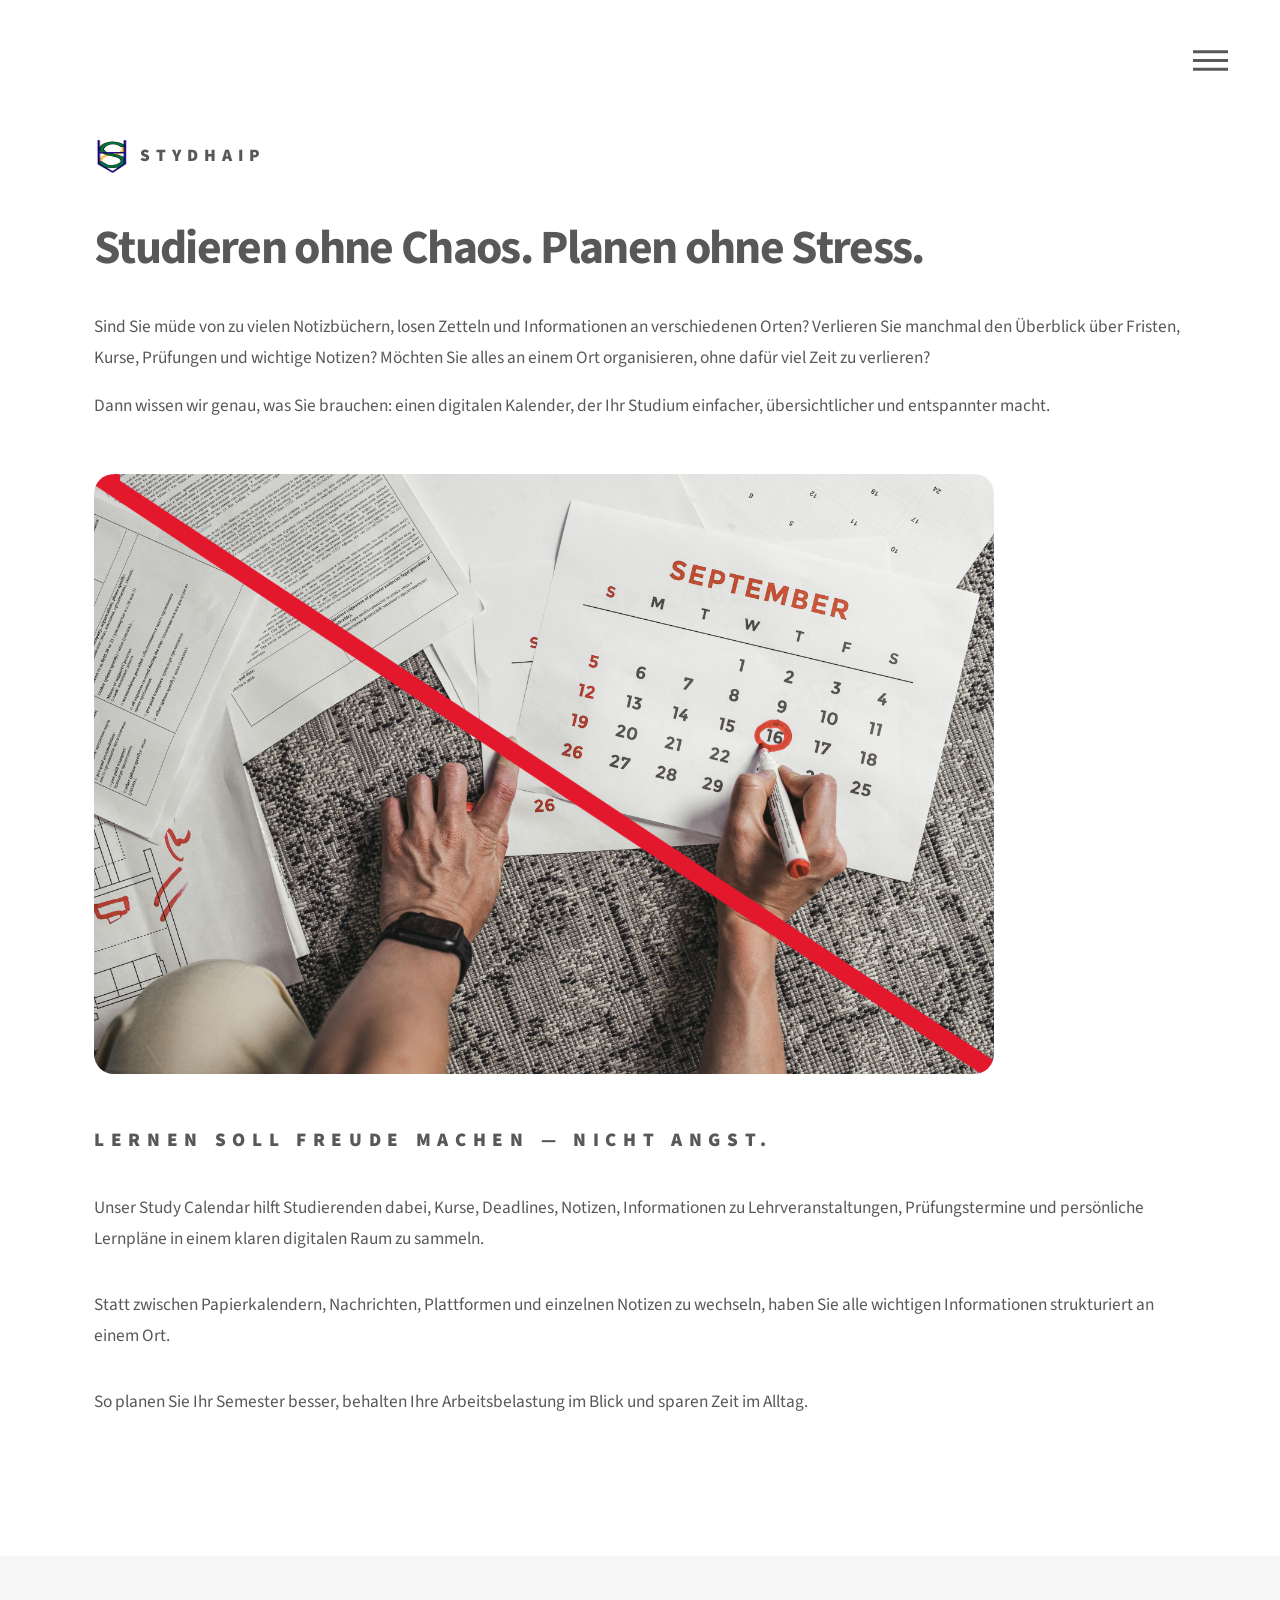
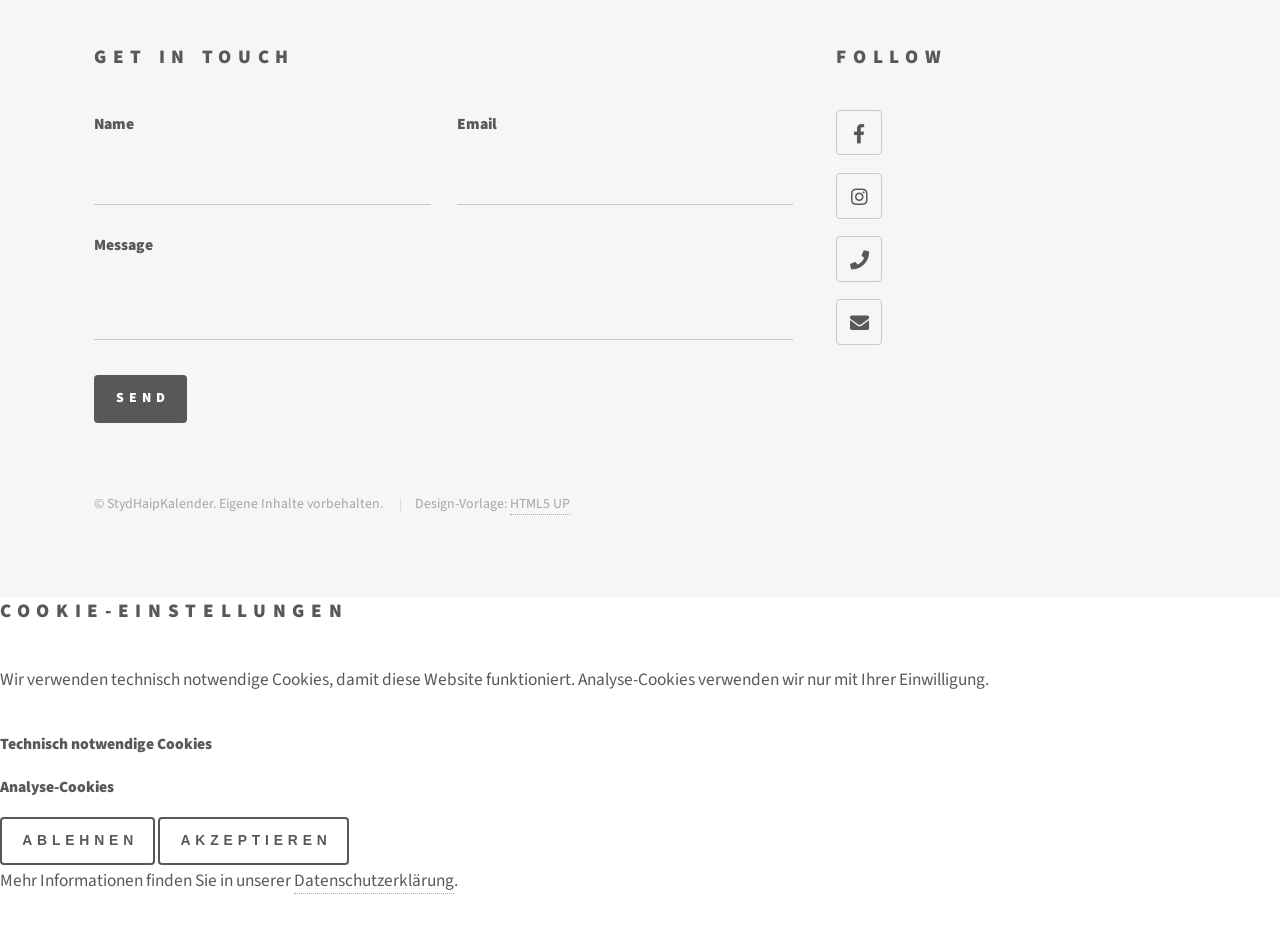
==== commit a199ae59: "Update index.html" ====
--- a/html5up-phantom/index.html
+++ b/html5up-phantom/index.html
@@ -4,133 +4,208 @@
 	html5up.net | @ajlkn
 	Free for personal and commercial use under the CCA 3.0 license (html5up.net/license)
 -->
-<html>
-	<head>
-		<title>StydHaipKalender</title>
-		<meta charset="utf-8" />
-		<meta name="viewport" content="width=device-width, initial-scale=1, user-scalable=no" />
-		<link rel="stylesheet" href="assets/css/main.css" />
-		<noscript><link rel="stylesheet" href="assets/css/noscript.css" /></noscript>
-	</head>
-	<body class="is-preload">
-		<!-- Wrapper -->
-			<div id="wrapper">
-
-				<!-- Header -->
-					<header id="header">
-						<div class="inner">
-
-							<!-- Logo -->
-								<a href="index.html" class="logo">
-									<span class="symbol"><img src="images/logo.jpg" alt="" /></span><span class="title">StydHaip</span>
-								</a>
-
-							<!-- Nav -->
-								<nav>
-									<ul>
-										<li><a href="#menu">Menu</a></li>
-									</ul>
-								</nav>
-
+<html lang="de">
+<head>
+	<title>StydHaipKalender</title>
+	<meta charset="utf-8" />
+	<meta name="viewport" content="width=device-width, initial-scale=1, user-scalable=no" />
+	<link rel="stylesheet" href="assets/css/main.css" />
+	<noscript><link rel="stylesheet" href="assets/css/noscript.css" /></noscript>
+</head>
+<body class="is-preload">
+	<!-- Wrapper -->
+	<div id="wrapper">
+
+		<!-- Header -->
+		<header id="header">
+			<div class="inner">
+
+				<!-- Logo -->
+				<a href="index.html" class="logo">
+					<span class="symbol"><img src="images/logo.jpg" alt="" /></span><span class="title">StydHaip</span>
+				</a>
+
+				<!-- Nav -->
+				<nav>
+					<ul>
+						<li><a href="#menu">Menu</a></li>
+					</ul>
+				</nav>
+
+			</div>
+		</header>
+
+		<!-- Menu -->
+		<nav id="menu">
+			<h2>Menu</h2>
+			<ul>
+				<li><a href="index.html">Home</a></li>
+				<li><a href="generic.html">Lizenz</a></li>
+				<li><a href="privacy.html">Datenschutz</a></li>
+				<li><a href="about.html">About us</a></li>
+				<li><a href="elements.html">Preise</a></li>
+			</ul>
+		</nav>
+
+		<!-- Main -->
+		<div id="main">
+			<div class="inner">
+				<header>
+					<h1>Studieren ohne Chaos. Planen ohne Stress.</h1>
+					<p>
+						Sind Sie müde von zu vielen Notizbüchern, losen Zetteln und Informationen an verschiedenen Orten?
+
+						Verlieren Sie manchmal den Überblick über Fristen, Kurse, Prüfungen und wichtige Notizen?
+						Möchten Sie alles an einem Ort organisieren, ohne dafür viel Zeit zu verlieren?
+					</p>
+					<p>
+						Dann wissen wir genau, was Sie brauchen: einen digitalen Kalender, der Ihr Studium einfacher,
+						übersichtlicher und entspannter macht.
+					</p>
+				</header>
+
+				<section>
+					<img src="images/my-calendar.jpg" alt="Durchgestrichener Papierkalender" class="main-image" />
+
+					<h2>Lernen soll Freude machen — nicht Angst.</h2>
+
+					<p>
+						Unser Study Calendar hilft Studierenden dabei, Kurse, Deadlines, Notizen, Informationen zu Lehrveranstaltungen,
+						Prüfungstermine und persönliche Lernpläne in einem klaren digitalen Raum zu sammeln.
+					</p>
+
+					<p>
+						Statt zwischen Papierkalendern, Nachrichten, Plattformen und einzelnen Notizen zu wechseln,
+						haben Sie alle wichtigen Informationen strukturiert an einem Ort.
+					</p>
+
+					<p>
+						So planen Sie Ihr Semester besser, behalten Ihre Arbeitsbelastung im Blick und sparen Zeit im Alltag.
+					</p>
+				</section>
+			</div>
+		</div>
+
+		<!-- Footer -->
+		<footer id="footer">
+			<div class="inner">
+				<section>
+					<h2>Get in touch</h2>
+					<form method="post" action="#">
+						<div class="fields">
+							<div class="field half">
+								<label for="name">Name</label>
+								<input type="text" name="name" id="name" />
+							</div>
+							<div class="field half">
+								<label for="email">Email</label>
+								<input type="email" name="email" id="email" />
+							</div>
+							<div class="field">
+								<label for="message">Message</label>
+								<textarea name="message" id="message"></textarea>
+							</div>
 						</div>
-					</header>
-
-				<!-- Menu -->
-					<nav id="menu">
-						<h2>Menu</h2>
-						<ul>
-							<li><a href="index.html">Home</a></li>
-							<li><a href="generic.html">Lizenz</a></li>
-							<li><a href="privacy.html">Privacy</a></li>
-							<li><a href="about.html">About us</a></li>
-							<li><a href="elements.html">Preise</a></li>
+						<ul class="actions">
+							<li><input type="submit" value="Send" class="primary" /></li>
 						</ul>
-					</nav>
-
-				<!-- Main -->
-					<div id="main">
-						<div class="inner">
-							<header>
-								<h1>Studieren ohne Chaos. Planen ohne Stress.</h1>
-								<p>
-									Sind Sie müde von zu vielen Notizbüchern, losen Zetteln und Informationen an verschiedenen Orten?
-
-									Verlieren Sie manchmal den Überblick über Fristen, Kurse, Prüfungen und wichtige Notizen?
-									Möchten Sie alles an einem Ort organisieren, ohne dafür viel Zeit zu verlieren?
-								</p>
-								<p>
-									Dann wissen wir genau, was Sie brauchen: einen digitalen Kalender, der Ihr Studium einfacher,
-									übersichtlicher und entspannter macht.
-								</p>
-							</header>
-
-							<section>
-								<img src="images/my-calendar.jpg" alt="Durchgestrichener Papierkalender" class="main-image" />
-
-								<h2>Lernen soll Freude machen — nicht Angst.</h2>
-
-								<p>
-									Unser Study Calendar hilft Studierenden dabei, Kurse, Deadlines, Notizen, Informationen zu Lehrveranstaltungen,
-									Prüfungstermine und persönliche Lernpläne in einem klaren digitalen Raum zu sammeln.
-								</p>
-
-								<p>
-									Statt zwischen Papierkalendern, Nachrichten, Plattformen und einzelnen Notizen zu wechseln,
-									haben Sie alle wichtigen Informationen strukturiert an einem Ort.
-								</p>
-
-								<p>
-									So planen Sie Ihr Semester besser, behalten Ihre Arbeitsbelastung im Blick und sparen Zeit im Alltag.
-								</p>
-							</section>
-						</div>
-					</div>
-
-				<!-- Footer -->
-					<footer id="footer">
-						<div class="inner">
-							<section>
-								<h2>Get in touch</h2>
-								<form method="post" action="#">
-									<div class="fields">
-										<div class="field half">
-											<input type="text" name="name" id="name" placeholder="Name" />
-										</div>
-										<div class="field half">
-											<input type="email" name="email" id="email" placeholder="Email" />
-										</div>
-										<div class="field">
-											<textarea name="message" id="message" placeholder="Message"></textarea>
-										</div>
-									</div>
-									<ul class="actions">
-										<li><input type="submit" value="Send" class="primary" /></li>
-									</ul>
-								</form>
-							</section>
-							<section>
-								<h2>Follow</h2>
-								<ul class="icons">
-									<li><a href="#" class="icon brands style2 fa-facebook-f"><span class="label">Facebook</span></a></li>
-									<li><a href="#" class="icon brands style2 fa-instagram"><span class="label">Instagram</span></a></li>
-									<li><a href="#" class="icon solid style2 fa-phone"><span class="label">Phone</span></a></li>
-									<li><a href="#" class="icon solid style2 fa-envelope"><span class="label">Email</span></a></li>
-								</ul>
-							</section>
-							<ul class="copyright">
-								<li>&copy; StydHaipKalender. Eigene Inhalte vorbehalten.</li><li>Design-Vorlage: <a href="http://html5up.net">HTML5 UP</a></li>
-							</ul>
-						</div>
-					</footer>
-
-			</div>
-
-		<!-- Scripts -->
-			<script src="assets/js/jquery.min.js"></script>
-			<script src="assets/js/browser.min.js"></script>
-			<script src="assets/js/breakpoints.min.js"></script>
-			<script src="assets/js/util.js"></script>
-			<script src="assets/js/main.js"></script>
-
-	</body>
-</html>+					</form>
+				</section>
+				<section>
+					<h2>Follow</h2>
+					<ul class="icons">
+						<li><a href="#" class="icon brands style2 fa-facebook-f"><span class="label">Facebook</span></a></li>
+						<li><a href="#" class="icon brands style2 fa-instagram"><span class="label">Instagram</span></a></li>
+						<li><a href="#" class="icon solid style2 fa-phone"><span class="label">Phone</span></a></li>
+						<li><a href="#" class="icon solid style2 fa-envelope"><span class="label">Email</span></a></li>
+					</ul>
+				</section>
+				<ul class="copyright">
+					<li>&copy; StydHaipKalender. Eigene Inhalte vorbehalten.</li>
+					<li>Design-Vorlage: <a href="http://html5up.net">HTML5 UP</a></li>
+				</ul>
+			</div>
+		</footer>
+
+	</div>
+
+	<!-- Scripts -->
+	<script src="assets/js/jquery.min.js"></script>
+	<script src="assets/js/browser.min.js"></script>
+	<script src="assets/js/breakpoints.min.js"></script>
+	<script src="assets/js/util.js"></script>
+	<script src="assets/js/main.js"></script>
+
+	
+
+	<!-- Cookie Banner HTML -->
+	<div id="cookie-banner" class="cookie-banner">
+		<div class="cookie-content">
+			<h2>Cookie-Einstellungen</h2>
+			<p>
+				Wir verwenden technisch notwendige Cookies, damit diese Website funktioniert.
+				Analyse-Cookies verwenden wir nur mit Ihrer Einwilligung.
+			</p>
+
+			<div class="cookie-options">
+				<label>
+					<input type="checkbox" checked disabled />
+					Technisch notwendige Cookies
+				</label>
+
+				<label>
+					<input type="checkbox" id="analytics-cookies" />
+					Analyse-Cookies
+				</label>
+			</div>
+
+			<div class="cookie-buttons">
+				<button type="button" id="reject-cookies">Ablehnen</button>
+				<button type="button" id="accept-cookies">Akzeptieren</button>
+			</div>
+
+			<p class="cookie-link">
+				Mehr Informationen finden Sie in unserer
+				<a href="privacy.html">Datenschutzerklärung</a>.
+			</p>
+		</div>
+	</div>
+
+	<!-- Cookie Banner JS -->
+	<script>
+		document.addEventListener("DOMContentLoaded", function () {
+			var banner = document.getElementById("cookie-banner");
+			var acceptButton = document.getElementById("accept-cookies");
+			var rejectButton = document.getElementById("reject-cookies");
+			var analyticsCheckbox = document.getElementById("analytics-cookies");
+
+			var cookieChoice = localStorage.getItem("cookieChoice");
+
+			if (cookieChoice) {
+				banner.classList.add("hidden");
+			}
+
+			acceptButton.addEventListener("click", function () {
+				var analyticsAccepted = analyticsCheckbox.checked;
+
+				localStorage.setItem("cookieChoice", "accepted");
+				localStorage.setItem("analyticsCookies", analyticsAccepted ? "yes" : "no");
+
+				banner.classList.add("hidden");
+
+				if (analyticsAccepted) {
+					console.log("Analyse-Cookies wurden akzeptiert.");
+				}
+			});
+
+			rejectButton.addEventListener("click", function () {
+				localStorage.setItem("cookieChoice", "rejected");
+				localStorage.setItem("analyticsCookies", "no");
+
+				banner.classList.add("hidden");
+			});
+		});
+	</script>
+
+</body>
+</html>
